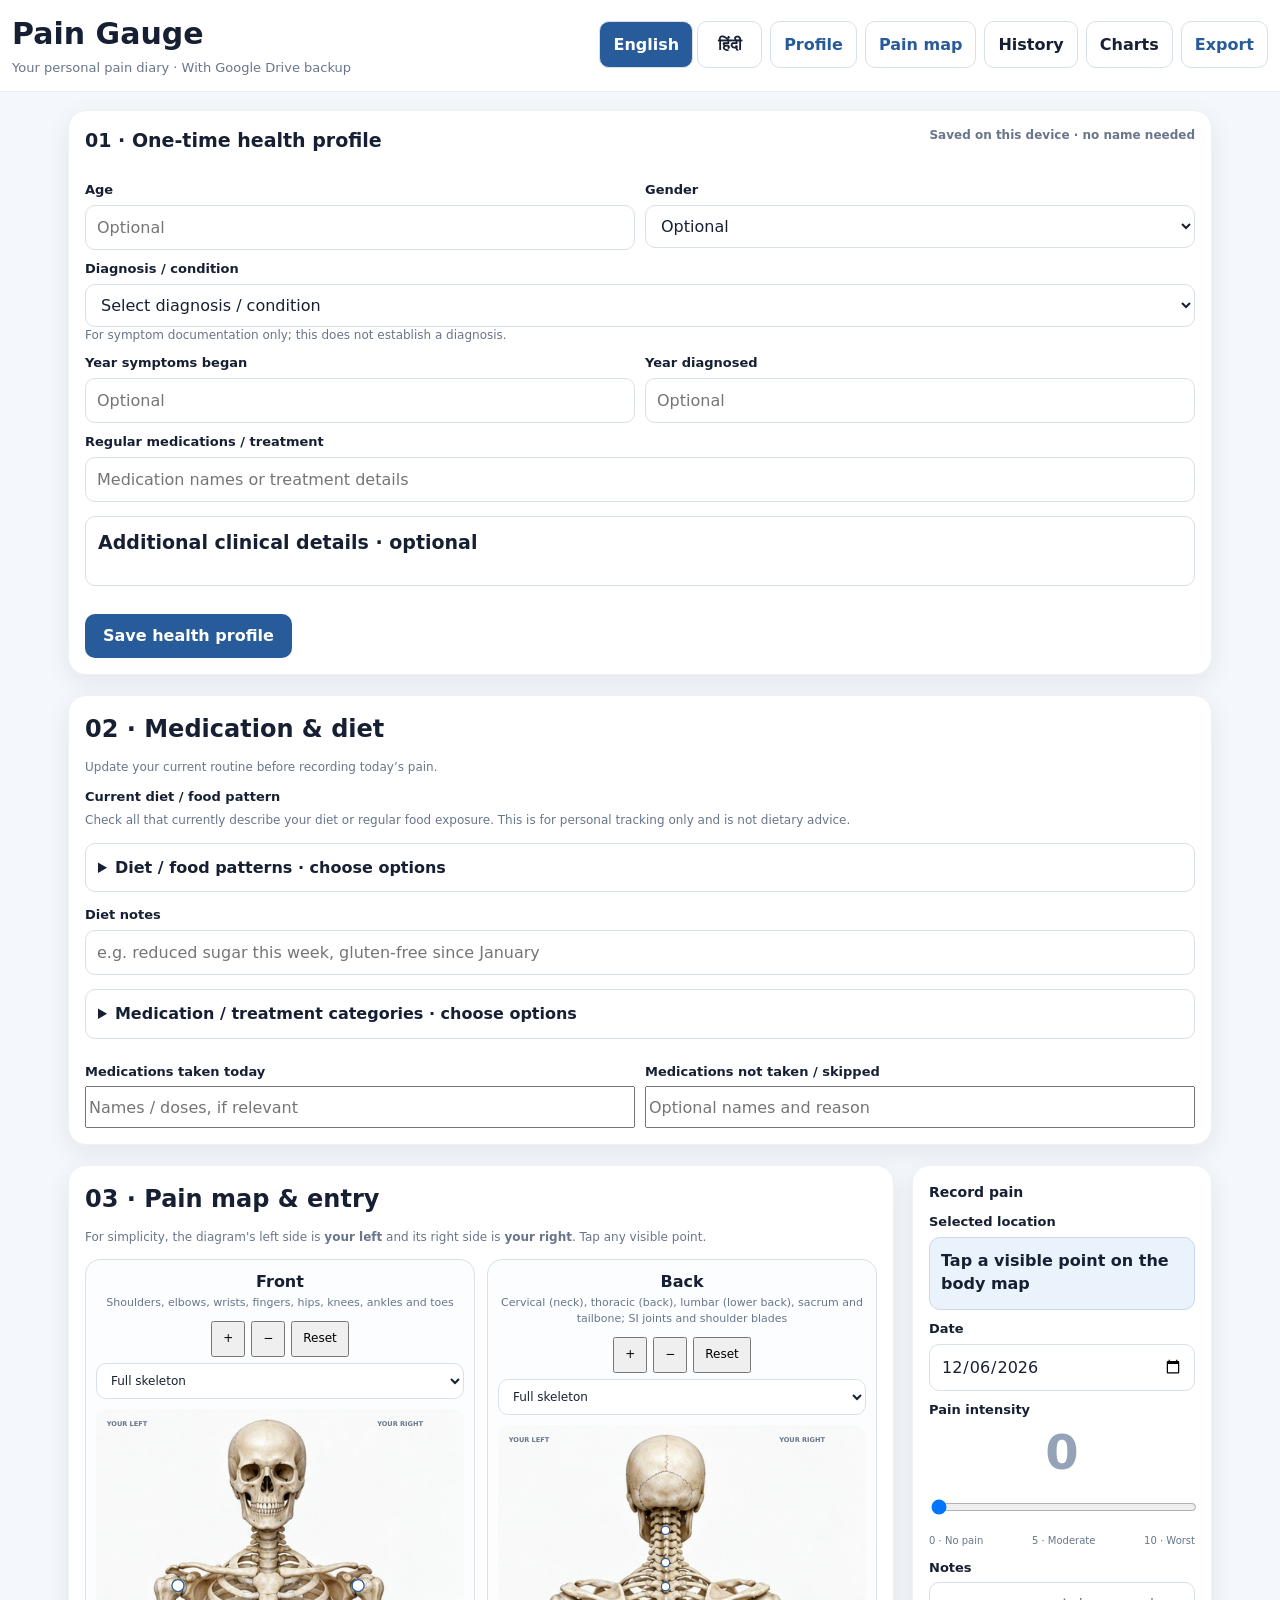
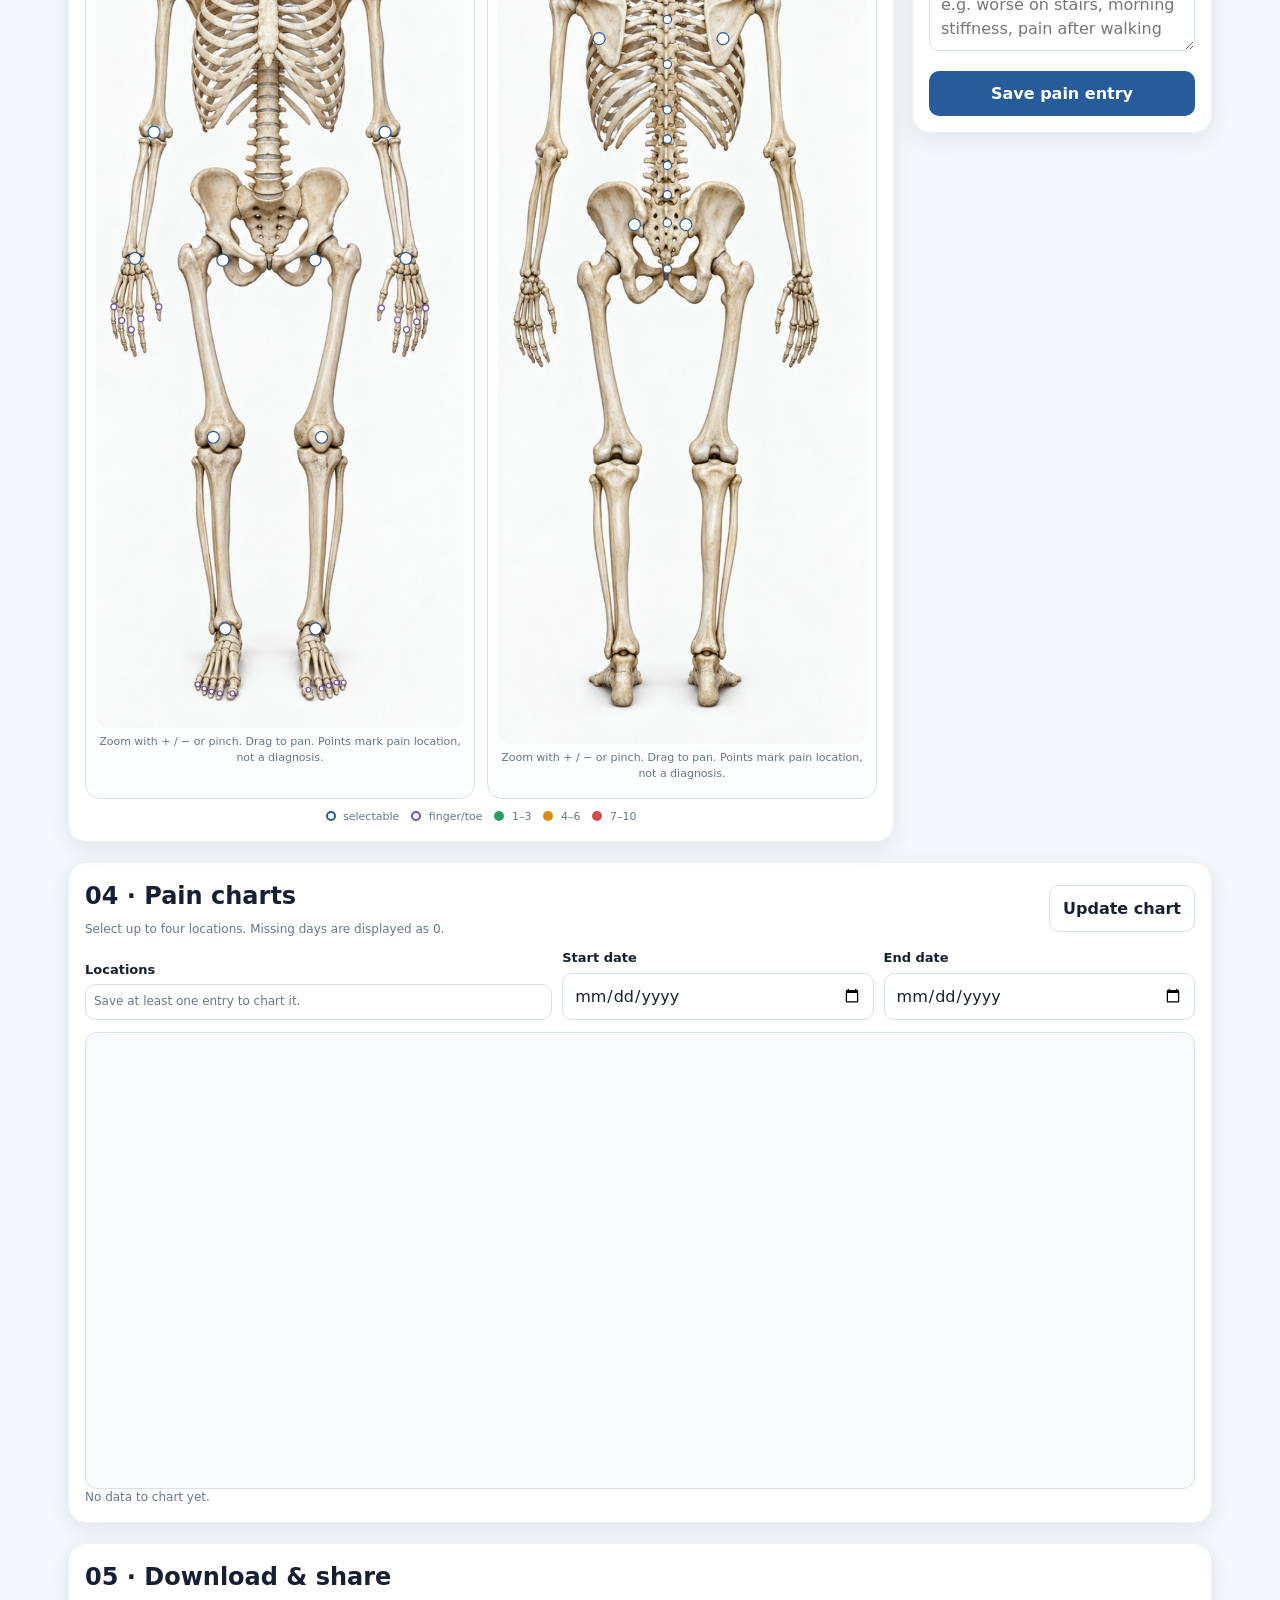
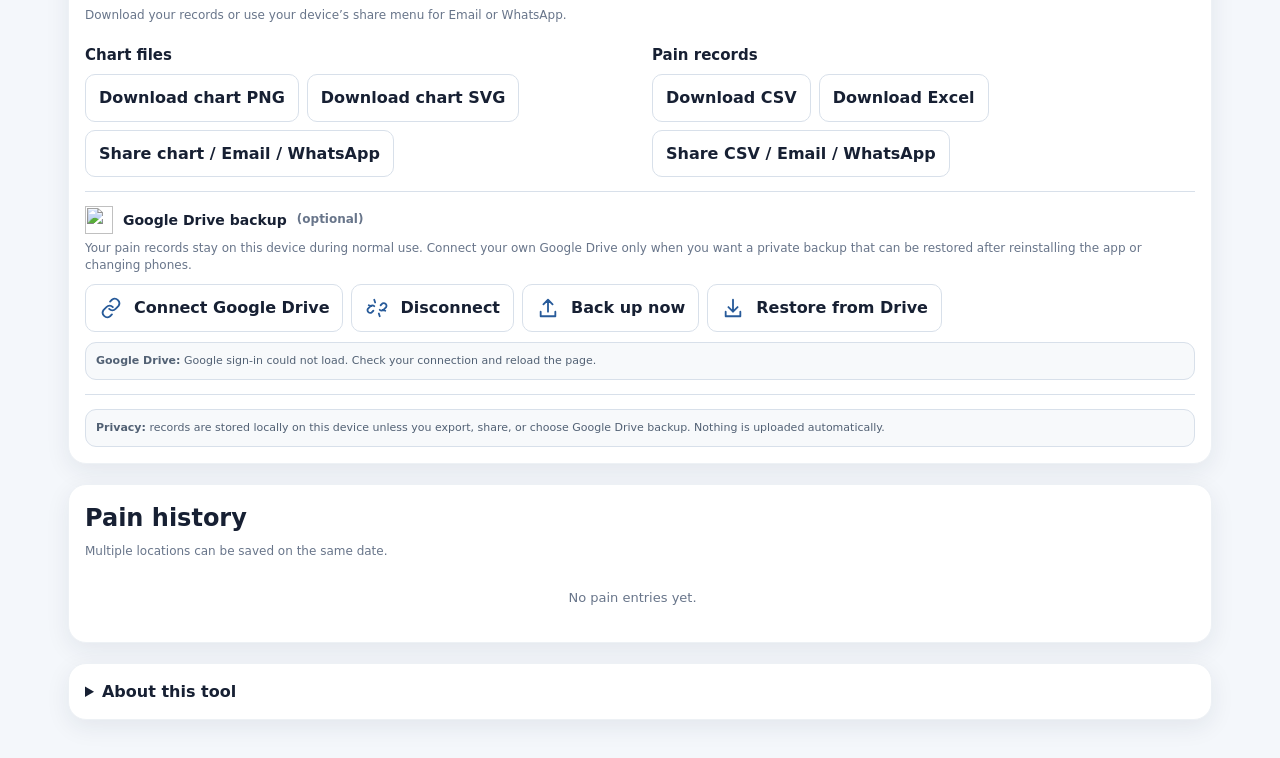
==== index.html @ 0819a842 "Improve pain chart interactions and bound history display" ====
<!DOCTYPE html><html lang="en"><head>
<meta charset="UTF-8">
<meta name="viewport" content="width=device-width, initial-scale=1.0">
<title>Pain Gauge – Rheumatic &amp; Autoimmune Pain Diary</title>

<style>
:root{
  --bg:#f4f7fb;
  --card:#fff;
  --ink:#172033;
  --muted:#68758a;
  --line:#d8e0ea;
  --blue:#285b9a;
  --blue2:#eaf2fb;
  --purple:#7455a8;
  --green:#2f9e62;
  --orange:#d98b17;
  --red:#d94b4b;
  --zero:#94a3b8;
  --shadow:0 7px 24px rgba(20,35,60,.08);
}

*{
  box-sizing:border-box;
}

html{
  scroll-behavior:smooth;
}

body{
  margin:0;
  font-family:Inter,system-ui,-apple-system,"Segoe UI",Arial,sans-serif;
  background:var(--bg);
  color:var(--ink);
  line-height:1.45;
}

button,
input,
select,
textarea{
  font:inherit;
}

button{
  cursor:pointer;
}

header{
  position:sticky;
  top:0;
  z-index:20;
  background:#fff;
  border-bottom:1px solid #e7ecf2;
  padding:14px 18px;
}

.head{
  max-width:1380px;
  margin:auto;
  display:flex;
  justify-content:space-between;
  align-items:center;
  gap:12px;
  flex-wrap:wrap;
}

.brand h1{
  margin:0;
  font-size:clamp(22px,3vw,30px);
}

.brand p{
  margin:3px 0 0;
  color:var(--muted);
  font-size:13px;
}

.actions{
  display:flex;
  gap:8px;
  flex-wrap:wrap;
}

.wrap{
  max-width:1380px;
  margin:auto;
  padding:18px;
}

.layout{
  display:grid;
  grid-template-columns:minmax(0,1.25fr) minmax(330px,.75fr);
  gap:18px;
  align-items:start;
}

.card{
  background:var(--card);
  border:1px solid #edf1f5;
  border-radius:18px;
  padding:16px;
  box-shadow:var(--shadow);
}

.card h2{
  margin:0 0 8px;
}

.small{
  font-size:11px;
  color:var(--muted);
}

.body-grid{
  display:grid;
  grid-template-columns:1fr 1fr;
  gap:14px;
}

.figure{
  border:1px solid var(--line);
  border-radius:15px;
  background:#fbfdff;
  padding:10px;
}

.figure-title{
  text-align:center;
  font-weight:800;
}

.figure-note{
  text-align:center;
  color:var(--muted);
  font-size:11px;
  margin:2px 0 6px;
}

.body-svg{
  width:100%;
  height:auto;
  display:block;
  max-height:680px;
}

.body-line{
  stroke:#8190a3;
  stroke-width:7;
  stroke-linecap:round;
  fill:none;
}

.body-thin{
  stroke:#a8b4c3;
  stroke-width:4;
  stroke-linecap:round;
  stroke-linejoin:round;
  fill:none;
}

.body-shape{
  fill:#f7f9fc;
  stroke:#8d9aaa;
  stroke-width:3;
}

.scapula{
  fill:#eef3f8;
  stroke:#a0adbc;
  stroke-width:3;
}

.side-label{
  fill:#65758a;
  font-size:11px;
  font-weight:800;
}

.point{
  outline:none;
}

.hit{
  fill:transparent;
  stroke:transparent;
  pointer-events:all;
  cursor:pointer;
}

.dot{
  fill:#fff;
  stroke:var(--blue);
  stroke-width:4;
  pointer-events:none;
  transition:.15s;
}

.digit .dot{
  stroke:var(--purple);
}

.leader{
  stroke:#7b8796;
  stroke-width:2;
  pointer-events:none;
}

.point:hover .dot,
.point:focus .dot{
  fill:var(--blue2);
  stroke-width:5;
}

.point.selected .dot{
  fill:#ffd4d4;
  stroke:#8f2525;
  stroke-width:5;
}

.point.p0 .dot{
  fill:#fff;
  stroke:var(--zero);
}

.point.p1 .dot{
  fill:#dff5e8;
  stroke:var(--green);
}

.point.p2 .dot{
  fill:#fff0d1;
  stroke:var(--orange);
}

.point.p3 .dot{
  fill:#ffe1e1;
  stroke:var(--red);
}

.legend{
  display:flex;
  gap:12px;
  flex-wrap:wrap;
  justify-content:center;
  margin-top:10px;
  font-size:11px;
  color:var(--muted);
}

.ld{
  display:inline-block;
  width:10px;
  height:10px;
  border-radius:50%;
  margin-right:4px;
  vertical-align:-1px;
}

.section{
  border-top:1px solid var(--line);
  margin-top:14px;
  padding-top:14px;
}

.section:first-child{
  border-top:0;
  margin-top:0;
  padding-top:0;
}

.section-title{
  font-size:14px;
  font-weight:850;
  margin-bottom:6px;
}

label{
  display:block;
  font-size:13px;
  font-weight:750;
  margin:10px 0 5px;
}

input[type=date],
input[type=number],
input[type=text],
select,
textarea{
  width:100%;
  min-height:44px;
  padding:10px 11px;
  border:1px solid var(--line);
  border-radius:10px;
  background:#fff;
  color:var(--ink);
}

textarea{
  min-height:86px;
  resize:vertical;
}

.two{
  display:grid;
  grid-template-columns:1fr 1fr;
  gap:10px;
}

.selected{
  background:var(--blue2);
  border:1px solid #c9d9ec;
  border-radius:11px;
  padding:11px;
  font-weight:800;
  min-height:50px;
}

.selected-meta{
  font-size:11px;
  color:var(--muted);
  font-weight:500;
  margin-top:3px;
}

.score{
  text-align:center;
  font-size:48px;
  font-weight:900;
  line-height:1;
  margin:8px 0;
  color:var(--zero);
}

input[type=range]{
  width:100%;
}

.range-labels{
  display:flex;
  justify-content:space-between;
  font-size:10px;
  color:var(--muted);
}

.primary,
.secondary,
.tool{
  border:0;
  border-radius:10px;
  padding:11px 13px;
  font-weight:800;
  min-height:44px;
}

.primary{
  width:100%;
  margin-top:14px;
  background:var(--blue);
  color:#fff;
}

.secondary{
  width:100%;
  margin-top:8px;
  background:#e8edf3;
  color:#334155;
}

.tool{
  background:#fff;
  border:1px solid var(--line);
  color:var(--ink);
}

.check-grid{
  display:grid;
  grid-template-columns:1fr 1fr;
  gap:7px 10px;
  margin-top:7px;
}

.check{
  display:flex;
  align-items:center;
  gap:7px;
  font-size:12px;
  font-weight:500;
  margin:0;
}

.check input{
  width:16px;
  height:16px;
}

.privacy{
  background:#f7f9fb;
  border:1px solid var(--line);
  border-radius:11px;
  padding:10px;
  font-size:11px;
  color:#526174;
}

.section-head{
  display:flex;
  justify-content:space-between;
  align-items:center;
  gap:10px;
  flex-wrap:wrap;
}

.history{
  display:grid;
  gap:9px;
  margin-top:10px;
}

.entry{
  border:1px solid var(--line);
  border-left:5px solid var(--blue);
  border-radius:12px;
  padding:12px;
  display:grid;
  grid-template-columns:1fr auto;
  gap:10px;
  background:#fff;
}

.entry h4{
  margin:0 0 3px;
}

.meta{
  font-size:11px;
  color:var(--muted);
}

.note{
  font-size:12px;
  margin-top:5px;
}

.entry-actions{
  display:flex;
  gap:7px;
  margin-top:7px;
}

.entry-actions button{
  border:0;
  background:transparent;
  color:var(--blue);
  font-weight:800;
  padding:2px 4px;
}

.entry-actions .delete{
  color:#b23434;
}

.badge{
  font-size:19px;
  font-weight:900;
}

.empty{
  text-align:center;
  padding:18px;
  color:var(--muted);
  font-size:13px;
}

.chart-controls{
  display:grid;
  grid-template-columns:1.2fr .8fr .8fr;
  gap:10px;
  align-items:end;
}

.loc-list{
  border:1px solid var(--line);
  border-radius:10px;
  padding:8px;
  max-height:150px;
  overflow:auto;
  background:#fff;
}

.loc-list label{
  margin:0 0 5px;
  font-size:12px;
  font-weight:600;
  display:flex;
  align-items:center;
  gap:6px;
}

.chart-box{
  margin-top:12px;
  border:1px solid var(--line);
  border-radius:12px;
  background:#fff;
  padding:8px;
  overflow:hidden;
}

#chart{
  width:100%;
  height:auto;
  display:block;
}

.about{
  margin-top:18px;
}

.about summary{
  font-weight:850;
  cursor:pointer;
}

.about div{
  margin-top:9px;
  color:#4b5a6e;
  font-size:13px;
}

footer{
  max-width:1380px;
  margin:0 auto 28px;
  padding:0 18px;
  color:var(--muted);
  font-size:11px;
}

@media(max-width:980px){
  .layout{
    grid-template-columns:1fr;
  }
}

@media(max-width:700px){
  .wrap{
    padding:10px;
  }

  .body-grid,
  .two,
  .check-grid,
  .chart-controls{
    grid-template-columns:1fr;
  }

  .card{
    padding:12px;
    border-radius:14px;
  }

  header{
    padding:12px;
  }
}

/* Skeleton map controls only */
.figure {overflow:hidden;}
.body-svg {max-height:none;aspect-ratio:615 / 1536;touch-action:none;user-select:none;background:#fff;border-radius:12px;}
.skeleton-controls {display:flex;flex-wrap:wrap;gap:6px;justify-content:center;margin:10px 0;}
.skeleton-controls button,.skeleton-controls select {padding:7px 10px;font-size:12px;min-height:36px;}
.body-svg .dot {stroke-width:2;}
.body-svg .point:focus .dot {stroke:#111;stroke-width:4;}
.skeleton-help {font-size:11px;color:var(--muted);text-align:center;margin:6px 0;}

#driveConnectBtn{background-image:url("data:image/svg+xml,%3Csvg%20xmlns%3D%22http%3A%2F%2Fwww.w3.org%2F2000%2Fsvg%22%20viewBox%3D%220%200%2024%2024%22%20fill%3D%22none%22%20stroke%3D%22%23285b9a%22%20stroke-width%3D%222%22%20stroke-linecap%3D%22round%22%20stroke-linejoin%3D%22round%22%3E%3Cpath%20d%3D%22M10%2013a5%205%200%200%200%207%200l3-3a5%205%200%200%200-7-7l-2%202%22%2F%3E%3Cpath%20d%3D%22M14%2011a5%205%200%200%200-7%200l-3%203a5%205%200%200%200%207%207l2-2%22%2F%3E%3C%2Fsvg%3E");background-repeat:no-repeat;background-position:14px center;background-size:22px 22px;padding-left:48px;}
#driveBackupBtn{background-image:url("data:image/svg+xml,%3Csvg%20xmlns%3D%22http%3A%2F%2Fwww.w3.org%2F2000%2Fsvg%22%20viewBox%3D%220%200%2024%2024%22%20fill%3D%22none%22%20stroke%3D%22%23285b9a%22%20stroke-width%3D%222%22%20stroke-linecap%3D%22round%22%20stroke-linejoin%3D%22round%22%3E%3Cpath%20d%3D%22M12%2016V3m-5%205%205-5%205%205M4%2016v5h16v-5%22%2F%3E%3C%2Fsvg%3E");background-repeat:no-repeat;background-position:14px center;background-size:22px 22px;padding-left:48px;}
#driveRestoreBtn{background-image:url("data:image/svg+xml,%3Csvg%20xmlns%3D%22http%3A%2F%2Fwww.w3.org%2F2000%2Fsvg%22%20viewBox%3D%220%200%2024%2024%22%20fill%3D%22none%22%20stroke%3D%22%23285b9a%22%20stroke-width%3D%222%22%20stroke-linecap%3D%22round%22%20stroke-linejoin%3D%22round%22%3E%3Cpath%20d%3D%22M12%203v13m-5-5%205%205%205-5M4%2016v5h16v-5%22%2F%3E%3C%2Fsvg%3E");background-repeat:no-repeat;background-position:14px center;background-size:22px 22px;padding-left:48px;}
#driveDisconnectBtn{padding-left:48px;background-image:url("data:image/svg+xml,%3Csvg%20xmlns%3D%22http%3A%2F%2Fwww.w3.org%2F2000%2Fsvg%22%20viewBox%3D%220%200%2024%2024%22%20fill%3D%22none%22%20stroke%3D%22%23285b9a%22%20stroke-width%3D%222%22%20stroke-linecap%3D%22round%22%20stroke-linejoin%3D%22round%22%3E%3Cpath%20d%3D%22M8%2015l-2%202a3%203%200%2001-4-4l3-3a3%203%200%20014%200M16%209l2-2a3%203%200%20014%204l-3%203a3%203%200%2001-4%200M9%203l1%203M3%209l3%201M15%2021l-1-3M21%2015l-3-1%22%2F%3E%3C%2Fsvg%3E");background-repeat:no-repeat;background-position:14px center;background-size:22px 22px}
#driveDisconnectBtn[hidden]{display:none}

/* Chart and history presentation only. */
.chart-box{overflow-x:auto;overscroll-behavior-x:contain;background:#f8fafc;padding:10px}
#chart{max-width:none}
#chart [role="button"]{cursor:pointer;outline:none}
#chart [role="button"]:focus{stroke:#172033;stroke-width:3}
#history{overflow-y:auto;overscroll-behavior-y:contain;scrollbar-gutter:stable;align-content:start}
#history .entry{min-width:0;overflow-wrap:anywhere}
#chartEntryDialog{border:1px solid #d8e0ea;border-radius:18px;padding:20px;width:min(440px,calc(100% - 28px));max-height:80vh;overflow:auto;color:#172033;box-shadow:0 20px 70px #17203333}
#chartEntryDialog::backdrop{background:#17203366}
#chartEntryDialog article{padding:14px 0;border-top:1px solid #d8e0ea}
#chartEntryDialog p{overflow-wrap:anywhere;margin:8px 0}
#chartEntryDialog button{min-height:44px}

</style>
<style>.wrap{max-width:1180px}.wrap>section,.wrap>details{margin-bottom:20px}.profile-card summary{display:flex;justify-content:space-between;gap:12px;flex-wrap:wrap;font-size:19px;font-weight:750;cursor:pointer}.profile-card[open] summary{margin-bottom:16px}.profile-card .section{margin:0;padding:0;border:0}.profile-card .primary{width:auto;padding:10px 18px}.layout{grid-template-columns:minmax(0,1fr) 300px;margin-bottom:20px}.pain-entry{position:sticky;top:115px}.step-link{text-decoration:none;color:var(--blue);display:inline-block}.body-grid{gap:12px}.body-svg{max-height:none}.export-groups{display:grid;grid-template-columns:1fr 1fr;gap:24px}.export-groups h3{font-size:15px;margin:8px 0}.check-grid{grid-template-columns:repeat(3,minmax(0,1fr))}.small{font-size:12px}input,select,textarea{min-height:42px}.section-head{gap:12px}section,details{scroll-margin-top:120px}.about a{color:var(--blue)}#profileSaved{align-self:center}@media(max-width:850px){.layout{grid-template-columns:1fr}.pain-entry{position:static}.check-grid{grid-template-columns:repeat(2,minmax(0,1fr))}.export-groups{grid-template-columns:1fr}}@media(max-width:500px){.body-grid{grid-template-columns:1fr 1fr}.figure{padding:4px}.figure-note{min-height:34px}.skeleton-controls{gap:4px}.skeleton-controls select{width:100%;min-width:0}.two{grid-template-columns:1fr}.check-grid{grid-template-columns:1fr}.head{gap:8px}.brand p{font-size:11px}.actions{gap:6px}}</style><style>.routine-options{margin:14px 0;border:1px solid var(--line);border-radius:10px;padding:12px}.routine-options>summary{cursor:pointer;font-weight:650}.routine-options[open]>summary{margin-bottom:12px}</style><style>
/* Responsive desktop and app WebView sizing */
html,body{width:100%;min-width:0} .wrap,.layout,.card,.figure,.two>div,.chart-controls>div{min-width:0}
input,select,textarea{max-width:100%;width:100%}input[type=checkbox]{width:auto;flex-shrink:0}
.actions>*{max-width:100%;white-space:normal}.brand p,.small,.check,.privacy,.selected-meta{overflow-wrap:anywhere}
header{padding-top:max(12px,env(safe-area-inset-top));padding-left:max(12px,env(safe-area-inset-left));padding-right:max(12px,env(safe-area-inset-right))}
footer{padding-bottom:max(18px,env(safe-area-inset-bottom))}
@media(max-width:600px){input,select,textarea{font-size:16px}.tool,.primary,.secondary,.skeleton-controls button,.skeleton-controls select{min-height:44px}.body-grid{grid-template-columns:1fr}.figure{padding:10px}.figure-note{min-height:0}.head .actions{width:100%}.head .actions>*{flex:1 1 auto;text-align:center}.chart-controls{grid-template-columns:1fr}.chart-box{padding:4px}header{position:relative}section,details{scroll-margin-top:12px}.wrap{padding:10px}.profile-card summary{font-size:17px}.section-head{flex-wrap:wrap}}
@media(prefers-reduced-motion:reduce){html{scroll-behavior:auto}}
</style><style>#languageSwitch{display:flex;gap:4px}#languageSwitch button[aria-pressed="true"]{background:var(--blue);color:#fff}#languageSwitch button{min-width:65px}.head{align-items:center}html[lang="hi"] .side-label{font-size:15px}html[lang="hi"] .skeleton-controls select{font-size:12px}@media(max-width:600px){#languageSwitch{width:100%;justify-content:flex-end}#languageSwitch button{flex:0 0 auto}}</style></head>

<body>

<header>
<div class="head">

<div class="brand">
<h1>Pain Gauge</h1>
<p>Your personal pain diary · With Google Drive backup</p>
</div>

<div class="actions">
<div id="languageSwitch" role="group" aria-label="Language"><button type="button" id="langEnglish" class="tool" aria-pressed="true">English</button><button type="button" id="langHindi" class="tool" aria-pressed="false">हिंदी</button></div><a class="tool step-link" href="#profileSection">Profile</a><a class="tool step-link" href="#painMapSection">Pain map</a>
<button class="tool" id="goHistory">History</button>
<button class="tool" id="goCharts">Charts</button>
<a class="tool step-link" href="#exportSection">Export</a></div>

</div>
</header>

<main class="wrap">

<details class="card profile-card" id="profileSection" open=""><summary><span>01 · One-time health profile</span><span class="small">Saved on this device · no name needed</span></summary><div class="section">



<div class="two">

<div>
<label for="age">Age</label>
<input id="age" type="number" min="0" max="120" placeholder="Optional">
</div>

<div>
<label for="gender">Gender</label>

<select id="gender">
<option value="">Optional</option>
<option>Female</option>
<option>Male</option>
</select>

</div>

</div>


<label for="diagnosis">
Diagnosis / condition
</label>

<select id="diagnosis">

<option value="">
Select diagnosis / condition
</option>

<optgroup label="Spondyloarthritis">

<option>
Axial spondyloarthritis (axSpA)
</option>

<option>
Non-radiographic axial spondyloarthritis (nr-axSpA)
</option>

<option>
Ankylosing spondylitis / radiographic axial SpA
</option>

<option>
Peripheral spondyloarthritis
</option>

<option>
Undifferentiated / unclassified spondyloarthritis
</option>

<option>
Psoriatic arthritis
</option>

<option>
Reactive arthritis
</option>

<option>
Enteropathic / IBD-associated arthritis
</option>

</optgroup>


<optgroup label="Rheumatoid / inflammatory arthritis">

<option>
Rheumatoid arthritis
</option>

<option>
Seronegative rheumatoid arthritis
</option>

<option>
Palindromic rheumatism
</option>

<option>
Juvenile idiopathic arthritis
</option>

<option>
Adult-onset Still's disease
</option>

</optgroup>


<optgroup label="Degenerative">

<option>
Osteoarthritis
</option>

<option>
Post-traumatic arthritis
</option>

<option>
Patellofemoral osteoarthritis / chondromalacia
</option>

<option>
Other degenerative arthritis
</option>

</optgroup>


<optgroup label="Crystal arthritis">

<option>
Gout
</option>

<option>
CPPD / pseudogout
</option>

</optgroup>


<optgroup label="Connective-tissue / autoimmune">

<option>
Systemic lupus erythematosus
</option>

<option>
Sjögren syndrome
</option>

<option>
Systemic sclerosis / scleroderma
</option>

<option>
Mixed connective tissue disease
</option>

<option>
Undifferentiated connective tissue disease
</option>

<option>
Antiphospholipid syndrome
</option>

<option>
Overlap connective tissue disease
</option>

</optgroup>


<optgroup label="Inflammatory myopathy">

<option>
Dermatomyositis
</option>

<option>
Polymyositis
</option>

<option>
Immune-mediated necrotizing myopathy
</option>

<option>
Antisynthetase syndrome
</option>

</optgroup>


<optgroup label="Other rheumatic / autoimmune">

<option>
Polymyalgia rheumatica
</option>

<option>
Behçet disease
</option>

<option>
Vasculitis
</option>

<option>
Sarcoidosis
</option>

<option>
Relapsing polychondritis
</option>

<option>
Other autoimmune disorder
</option>

<option>
Other inflammatory arthritis
</option>

<option>
Under investigation / no confirmed diagnosis
</option>

<option>
Other / specify manually
</option>

</optgroup>

</select>


<div class="small">
For symptom documentation only; this does not establish a diagnosis.
</div>










<div class="two">

<div>

<label for="symptomYear">
Year symptoms began
</label>

<input id="symptomYear" type="number" min="1900" placeholder="Optional">

</div>


<div>

<label for="diagnosisYear">
Year diagnosed
</label>

<input id="diagnosisYear" type="number" min="1900" placeholder="Optional">

</div>

</div>







<label for="medText">Regular medications / treatment</label><input id="medText" type="text" placeholder="Medication names or treatment details"><details class="routine-options"><summary>Additional clinical details · optional</summary><label for="otherDiagnosis">
Other / specify manually
</label><input id="otherDiagnosis" type="text" placeholder="Optional"><div class="two">

<div>

<label for="diagnosisStatus">
Diagnosis status
</label>

<select id="diagnosisStatus">

<option value="">Optional</option>

<option>
Confirmed
</option>

<option>
Provisional
</option>

<option>
Under evaluation
</option>

<option>
Self-reported
</option>

</select>

</div>


<div>

<label for="duration">
Disease duration
</label>

<select id="duration">

<option value="">Optional</option>

<option>
Less than 6 months
</option>

<option>
6–12 months
</option>

<option>
1–2 years
</option>

<option>
2–5 years
</option>

<option>
5–10 years
</option>

<option>
More than 10 years
</option>

<option>
Unknown
</option>

</select>

</div>

</div><label for="diseaseNotes">
Disease notes
</label><textarea id="diseaseNotes" placeholder="Optional"></textarea></details></div><div class="actions"><button type="button" id="saveProfileBtn" class="primary">Save health profile</button><span id="profileSaved" class="small" role="status"></span></div></details><section class="card" id="dailySection"><h2>02 · Medication &amp; diet</h2><p class="small">Update your current routine before recording today’s pain.</p><label>
Current diet / food pattern
</label>

<div class="small">
Check all that currently describe your diet or regular food exposure.
This is for personal tracking only and is not dietary advice.
</div>


<details class="routine-options"><summary>Diet / food patterns · choose options</summary><div class="check-grid" id="dietPatterns">

<label class="check">
<input type="checkbox" value="Gluten-containing foods">
Gluten-containing foods
</label>

<label class="check">
<input type="checkbox" value="Gluten-free">
Gluten-free
</label>

<label class="check">
<input type="checkbox" value="Refined sugar">
Refined sugar
</label>

<label class="check">
<input type="checkbox" value="Low / no refined sugar">
Low / no refined sugar
</label>

<label class="check">
<input type="checkbox" value="Refined carbohydrates">
Refined carbohydrates
</label>

<label class="check">
<input type="checkbox" value="Whole-grain focused">
Whole-grain focused
</label>

<label class="check">
<input type="checkbox" value="Vegetarian">
Vegetarian
</label>

<label class="check">
<input type="checkbox" value="Vegan">
Vegan
</label>

<label class="check">
<input type="checkbox" value="Omnivorous / mixed diet">
Omnivorous / mixed diet
</label>

<label class="check">
<input type="checkbox" value="Dairy-containing">
Dairy-containing
</label>

<label class="check">
<input type="checkbox" value="Dairy-free">
Dairy-free
</label>

<label class="check">
<input type="checkbox" value="High-protein">
High-protein
</label>

<label class="check">
<input type="checkbox" value="Low-carbohydrate">
Low-carbohydrate
</label>

<label class="check">
<input type="checkbox" value="Mediterranean-style">
Mediterranean-style
</label>

<label class="check">
<input type="checkbox" value="Ultra-processed foods frequently">
Ultra-processed foods frequently
</label>

<label class="check">
<input type="checkbox" value="Intermittent fasting">
Intermittent fasting
</label>

<label class="check">
<input type="checkbox" value="Other">
Other
</label>

</div></details>


<label for="dietNotes">
Diet notes
</label>

<input id="dietNotes" type="text" placeholder="e.g. reduced sugar this week, gluten-free since January">





<details class="routine-options"><summary>Medication / treatment categories · choose options</summary><div class="check-grid" id="medCats">

<label class="check">
<input type="checkbox" value="NSAID">
NSAID
</label>

<label class="check">
<input type="checkbox" value="Corticosteroid">
Corticosteroid
</label>

<label class="check">
<input type="checkbox" value="Conventional DMARD">
Conventional DMARD
</label>

<label class="check">
<input type="checkbox" value="Biologic DMARD">
Biologic DMARD
</label>

<label class="check">
<input type="checkbox" value="JAK inhibitor">
JAK inhibitor
</label>

<label class="check">
<input type="checkbox" value="Pain medication">
Pain medication
</label>

<label class="check">
<input type="checkbox" value="Physiotherapy">
Physiotherapy
</label>

<label class="check">
<input type="checkbox" value="Exercise / rehabilitation">
Exercise / rehabilitation
</label>

<label class="check">
<input type="checkbox" value="Injection therapy">
Injection therapy
</label>

<label class="check">
<input type="checkbox" value="Other">
Other
</label>

</div></details>






<div class="two"><div><label for="medTaken">Medications taken today</label><input id="medTaken" placeholder="Names / doses, if relevant"></div><div><label for="medSkipped">Medications not taken / skipped</label><input id="medSkipped" placeholder="Optional names and reason"></div></div></section><div class="layout">

<section class="card" id="painMapSection">

<h2>03 · Pain map &amp; entry</h2>

<p class="small">
For simplicity, the diagram's left side is <b>your left</b>
and its right side is <b>your right</b>.
Tap any visible point.
</p>

<div class="body-grid">

<div class="figure">

<div class="figure-title">Front</div>

<div class="figure-note">
Shoulders, elbows, wrists, fingers, hips, knees, ankles and toes
</div>

<svg id="frontSvg" class="body-svg" viewBox="0 0 615 1536" aria-label="Front skeleton pain map"><image href="[data-uri]" x="0" y="0" width="615" height="1536" preserveAspectRatio="none"></image><text x="18" y="28" class="side-label">YOUR LEFT</text><text x="470" y="28" class="side-label">YOUR RIGHT</text></svg>

</div>


<div class="figure">

<div class="figure-title">Back</div>

<div class="figure-note">
Cervical (neck), thoracic (back), lumbar (lower back), sacrum and tailbone; SI joints and shoulder blades
</div>

<svg id="backSvg" class="body-svg" viewBox="0 0 615 1536" aria-label="Back skeleton pain map"><image href="[data-uri]" x="0" y="0" width="615" height="1536" preserveAspectRatio="none"></image><text x="18" y="28" class="side-label">YOUR LEFT</text><text x="470" y="28" class="side-label">YOUR RIGHT</text></svg>

</div>

</div>


<div class="legend">

<span>
<i class="ld" style="background:#fff;border:2px solid var(--blue)"></i>
selectable
</span>

<span>
<i class="ld" style="background:#fff;border:2px solid var(--purple)"></i>
finger/toe
</span>

<span>
<i class="ld" style="background:var(--green)"></i>
1–3
</span>

<span>
<i class="ld" style="background:var(--orange)"></i>
4–6
</span>

<span>
<i class="ld" style="background:var(--red)"></i>
7–10
</span>

</div>

</section>


<aside class="card pain-entry" id="formCard"><div class="section">

<div class="section-title">Record pain</div>


<label>
Selected location
</label>


<div class="selected" id="selectedBox">

Tap a visible point on the body map

<div class="selected-meta" id="selectedMeta"></div>

</div>


<label for="entryDate">
Date
</label>

<input id="entryDate" type="date">


<label for="painSlider">
Pain intensity
</label>


<div class="score" id="score">
0
</div>


<input id="painSlider" type="range" min="0" max="10" step="1" value="0">


<div class="range-labels">

<span>
0 · No pain
</span>

<span>
5 · Moderate
</span>

<span>
10 · Worst
</span>

</div>


<label for="painNotes">
Notes
</label>

<textarea id="painNotes" placeholder="e.g. worse on stairs, morning stiffness, pain after walking"></textarea>


<button class="primary" id="saveBtn">
Save pain entry
</button>


<button class="secondary" id="cancelBtn" hidden="">
Cancel edit
</button>

</div></aside>

</div>


<section class="card" id="chartSection" style="margin-top:18px">

<div class="section-head">

<div>

<h2>04 · Pain charts</h2>

<div class="small">
Select up to four locations. Missing days are displayed as 0.
</div>

</div>


<div class="actions">

<button class="tool" id="updateChart">
Update chart
</button>





</div>

</div>


<div class="chart-controls">

<div>

<label>
Locations
</label>

<div id="chartLocations" class="loc-list"></div>

</div>


<div>

<label for="chartStart">
Start date
</label>

<input id="chartStart" type="date">

</div>


<div>

<label for="chartEnd">
End date
</label>

<input id="chartEnd" type="date">

</div>

</div>


<div class="chart-box">

<svg id="chart" viewBox="0 0 900 360" aria-label="Pain trend chart"></svg>

</div>


<div id="chartMsg" class="small"></div>

</section><section class="card" id="exportSection"><h2>05 · Download &amp; share</h2><p class="small">Download your records or use your device’s share menu for Email or WhatsApp.</p><div class="export-groups"><div><h3>Chart files</h3><div class="actions" id="chartExportActions"><button class="tool" id="chartPngBtn">
Download chart PNG
</button><button class="tool" id="chartSvgBtn">
Download chart SVG
</button><button class="tool" id="chartShareBtn">Share chart / Email / WhatsApp</button></div></div><div><h3>Pain records</h3><div class="actions" id="dataExportActions"><button class="tool" id="csvBtn">
Download CSV
</button><button class="tool" id="xlsxBtn">
Download Excel
</button><button class="tool" id="shareBtn">Share CSV / Email / WhatsApp</button></div></div></div><div class="section" id="driveSection">

<div class="section-title" style="display:flex;align-items:center;gap:10px"><img src="https://www.gstatic.com/images/branding/productlogos/drive_2026/v2/web-64dp/logo_drive_2026_color_2x_web_64dp.png" width="28" height="28" alt="" aria-hidden="true" referrerpolicy="no-referrer" style="object-fit:contain;flex-shrink:0">Google Drive backup <span class="small">(optional)</span></div>

<div class="small">
Your pain records stay on this device during normal use. Connect your own Google Drive only when you want a private backup that can be restored after reinstalling the app or changing phones.
</div>

<div class="actions" style="margin-top:10px">
<button class="tool" id="driveConnectBtn">Connect Google Drive</button>
<button class="tool" id="driveDisconnectBtn" disabled>Disconnect</button>
<button class="tool" id="driveBackupBtn" disabled="">Back up now</button>
<button class="tool" id="driveRestoreBtn" disabled="">Restore from Drive</button>
</div>

<div class="privacy" id="driveStatus" style="margin-top:10px">
<b>Google Drive:</b> Not connected.
</div>

</div><div class="section">

<div class="privacy">

<b>Privacy:</b>

records are stored locally on this device unless you export, share, or choose Google Drive backup.

Nothing is uploaded automatically.

</div>

</div></section><section class="card" id="historySection" style="margin-top:18px">

<div class="section-head">

<div>

<h2>
Pain history
</h2>

<div class="small">
Multiple locations can be saved on the same date.
</div>

</div>


<div class="actions">







</div>

</div>


<div id="history" class="history"></div>

</section>





<details class="card about"><summary>About this tool</summary><div><p>Pain Gauge was created by <a id="creatorPortfolio" href="https://khanzainub.online/" target="_blank" rel="noopener noreferrer"><b>Zainab Khan</b></a>. Living with long-term pain and the exhaustion of repeatedly trying to describe it inspired her to build a clearer, practical way to record symptoms.</p><p>Pain Gauge is a pain diary for recording pain locations, intensity, medication and diet, and reviewing changes through charts. It supports public wellbeing; it does not diagnose conditions and is not a substitute for medical advice.</p><p>Use Pain Gauge in your web browser and bookmark this link. Your records stay in this browser, but clearing its data, reinstalling the browser or losing the device can remove them. For long-term storage, regularly back up to your own Google Drive and keep downloaded CSV copies.</p><p>If you need to reconnect to Google Drive, your saved backup remains there. On a new device or an empty browser, restore your existing backup before making a new one.</p><p>Your health records are not used for advertising, sale or AI training. They are not sent automatically to Zainab Khan; she can see them only if you choose to share them.</p><p>Please keep your own copies. Data retention is not guaranteed, and the creator does not accept responsibility for data loss.</p><p><a href="https://khanzainub.github.io/Pain-Gauge/privacy.html">Read the Privacy Policy</a></p></div></details>

</main>





<script>

/* =========================================================
   PAIN POINT DEFINITIONS
   ========================================================= */

const POINTS = [

{
id:'left_shoulder',
label:'Left shoulder',
region:'Shoulder',
side:'Left',
view:'Front',
x:120,
y:132
},

{
id:'right_shoulder',
label:'Right shoulder',
region:'Shoulder',
side:'Right',
view:'Front',
x:240,
y:132
},

{
id:'left_elbow',
label:'Left elbow',
region:'Elbow',
side:'Left',
view:'Front',
x:92,
y:235
},

{
id:'right_elbow',
label:'Right elbow',
region:'Elbow',
side:'Right',
view:'Front',
x:268,
y:235
},

{
id:'left_wrist',
label:'Left wrist',
region:'Wrist',
side:'Left',
view:'Front',
x:82,
y:338
},

{
id:'right_wrist',
label:'Right wrist',
region:'Wrist',
side:'Right',
view:'Front',
x:278,
y:338
},

{
id:'left_hip',
label:'Left hip joint',
region:'Hip',
side:'Left',
view:'Front',
x:145,
y:330
},

{
id:'right_hip',
label:'Right hip joint',
region:'Hip',
side:'Right',
view:'Front',
x:215,
y:330
},

{
id:'left_knee',
label:'Left knee',
region:'Knee',
side:'Left',
view:'Front',
x:140,
y:472
},

{
id:'right_knee',
label:'Right knee',
region:'Knee',
side:'Right',
view:'Front',
x:220,
y:472
},

{
id:'left_ankle',
label:'Left ankle',
region:'Ankle',
side:'Left',
view:'Front',
x:136,
y:612
},

{
id:'right_ankle',
label:'Right ankle',
region:'Ankle',
side:'Right',
view:'Front',
x:224,
y:612
},


/* LEFT HAND */

{
id:'left_thumb',
label:'Left thumb',
region:'Finger',
side:'Left',
view:'Front',
x:44,
y:360,
ax:74,
ay:349,
digit:1
},

{
id:'left_index',
label:'Left index finger',
region:'Finger',
side:'Left',
view:'Front',
x:43,
y:386,
ax:76,
ay:358,
digit:1
},

{
id:'left_middle',
label:'Left middle finger',
region:'Finger',
side:'Left',
view:'Front',
x:57,
y:405,
ax:79,
ay:365,
digit:1
},

{
id:'left_ring',
label:'Left ring finger',
region:'Finger',
side:'Left',
view:'Front',
x:75,
y:410,
ax:83,
ay:367,
digit:1
},

{
id:'left_little',
label:'Left little finger',
region:'Finger',
side:'Left',
view:'Front',
x:93,
y:400,
ax:87,
ay:363,
digit:1
},


/* RIGHT HAND */

{
id:'right_thumb',
label:'Right thumb',
region:'Finger',
side:'Right',
view:'Front',
x:316,
y:360,
ax:286,
ay:349,
digit:1
},

{
id:'right_index',
label:'Right index finger',
region:'Finger',
side:'Right',
view:'Front',
x:317,
y:386,
ax:284,
ay:358,
digit:1
},

{
id:'right_middle',
label:'Right middle finger',
region:'Finger',
side:'Right',
view:'Front',
x:303,
y:405,
ax:281,
ay:365,
digit:1
},

{
id:'right_ring',
label:'Right ring finger',
region:'Finger',
side:'Right',
view:'Front',
x:285,
y:410,
ax:277,
ay:367,
digit:1
},

{
id:'right_little',
label:'Right little finger',
region:'Finger',
side:'Right',
view:'Front',
x:267,
y:400,
ax:273,
ay:363,
digit:1
},


/* LEFT TOES */

{
id:'left_great_toe',
label:'Left great toe',
region:'Toe',
side:'Left',
view:'Front',
x:92,
y:660,
ax:122,
ay:640,
digit:1
},

{
id:'left_second_toe',
label:'Left second toe',
region:'Toe',
side:'Left',
view:'Front',
x:112,
y:672,
ax:128,
ay:642,
digit:1
},

{
id:'left_third_toe',
label:'Left third toe',
region:'Toe',
side:'Left',
view:'Front',
x:134,
y:677,
ax:135,
ay:644,
digit:1
},

{
id:'left_fourth_toe',
label:'Left fourth toe',
region:'Toe',
side:'Left',
view:'Front',
x:156,
y:672,
ax:142,
ay:642,
digit:1
},

{
id:'left_little_toe',
label:'Left little toe',
region:'Toe',
side:'Left',
view:'Front',
x:176,
y:660,
ax:149,
ay:640,
digit:1
},


/* RIGHT TOES */

{
id:'right_great_toe',
label:'Right great toe',
region:'Toe',
side:'Right',
view:'Front',
x:268,
y:660,
ax:238,
ay:640,
digit:1
},

{
id:'right_second_toe',
label:'Right second toe',
region:'Toe',
side:'Right',
view:'Front',
x:248,
y:672,
ax:232,
ay:642,
digit:1
},

{
id:'right_third_toe',
label:'Right third toe',
region:'Toe',
side:'Right',
view:'Front',
x:226,
y:677,
ax:225,
ay:644,
digit:1
},

{
id:'right_fourth_toe',
label:'Right fourth toe',
region:'Toe',
side:'Right',
view:'Front',
x:204,
y:672,
ax:218,
ay:642,
digit:1
},

{
id:'right_little_toe',
label:'Right little toe',
region:'Toe',
side:'Right',
view:'Front',
x:184,
y:660,
ax:211,
ay:640,
digit:1
},


/* SCAPULAE */

{
id:'left_scapula',
label:'Left scapular / shoulder-blade region',
region:'Scapula',
side:'Left',
view:'Back',
x:140,
y:185
},

{
id:'right_scapula',
label:'Right scapular / shoulder-blade region',
region:'Scapula',
side:'Right',
view:'Back',
x:220,
y:185
},


/* SPINE */

{
id:'spine_upper_cervical',
label:'Upper cervical spine',
region:'Spine',
side:'Midline',
view:'Back',
x:180,
y:106
},

{
id:'spine_lower_cervical',
label:'Lower cervical spine',
region:'Spine',
side:'Midline',
view:'Back',
x:180,
y:130
},

{
id:'spine_cervicothoracic',
label:'Cervicothoracic junction',
region:'Spine',
side:'Midline',
view:'Back',
x:180,
y:154
},

{
id:'spine_upper_thoracic',
label:'Upper thoracic spine',
region:'Spine',
side:'Midline',
view:'Back',
x:180,
y:183
},

{
id:'spine_mid_thoracic',
label:'Mid thoracic spine',
region:'Spine',
side:'Midline',
view:'Back',
x:180,
y:215
},

{
id:'spine_lower_thoracic',
label:'Lower thoracic spine',
region:'Spine',
side:'Midline',
view:'Back',
x:180,
y:247
},

{
id:'spine_thoracolumbar',
label:'Thoracolumbar junction',
region:'Spine',
side:'Midline',
view:'Back',
x:180,
y:278
},

{
id:'spine_upper_lumbar',
label:'Upper lumbar spine',
region:'Spine',
side:'Midline',
view:'Back',
x:180,
y:307
},

{
id:'spine_lower_lumbar',
label:'Lower lumbar spine',
region:'Spine',
side:'Midline',
view:'Back',
x:180,
y:334
},

{
id:'spine_lumbosacral',
label:'Lumbosacral / upper sacrum region',
region:'Spine',
side:'Midline',
view:'Back',
x:180,
y:360
},


{id:'spine_tailbone',label:'Tailbone (coccyx)',region:'Spine',side:'Midline',view:'Back',x:283,y:742},

/* SACROILIAC JOINTS */

{
id:'left_si_joint',
label:'Left sacroiliac joint',
region:'Sacroiliac joint',
side:'Left',
view:'Back',
x:156,
y:372
},

{
id:'right_si_joint',
label:'Right sacroiliac joint',
region:'Sacroiliac joint',
side:'Right',
view:'Back',
x:204,
y:372
}

];


/* =========================================================
   DRAW BODY-MAP POINTS
   ========================================================= */

const NS =
'http://www.w3.org/2000/svg';

const $ =
id =>
document.getElementById(id);

const frontSvg =
$('frontSvg');

const backSvg =
$('backSvg');


function svg(
name,
attrs={},
text=''
){

const element =
document.createElementNS(
NS,
name
);

Object.entries(
attrs
)
.forEach(
([key,value]) => {

element.setAttribute(
key,
value
);

}
);

if(
text
){

element.textContent =
text;

}

return element;

}



const SKELETON_COORDS = {"left_shoulder": [137, 295], "right_shoulder": [438, 295], "left_elbow": [97, 540], "right_elbow": [483, 540], "left_wrist": [65, 751], "right_wrist": [518, 751], "left_hip": [212, 754], "right_hip": [366, 754], "left_knee": [196, 1050], "right_knee": [377, 1050], "left_ankle": [216, 1370], "right_ankle": [367, 1370], "left_thumb": [105, 832], "right_thumb": [477, 834], "left_index": [75, 852], "right_index": [504, 854], "left_middle": [59, 870], "right_middle": [519, 870], "left_ring": [43, 855], "right_ring": [536, 857], "left_little": [30, 832], "right_little": [551, 834], "left_great_toe": [228, 1478], "right_great_toe": [355, 1472], "left_second_toe": [207, 1478], "right_second_toe": [377, 1470], "left_third_toe": [193, 1475], "right_third_toe": [389, 1465], "left_fourth_toe": [181, 1470], "right_fourth_toe": [402, 1460], "left_little_toe": [170, 1463], "right_little_toe": [414, 1460], "left_scapula": [169, 357], "right_scapula": [376, 357], "left_si_joint": [228, 668], "right_si_joint": [314, 668], "spine_upper_cervical": [280, 176], "spine_lower_cervical": [280, 230], "spine_cervicothoracic": [280, 270], "spine_upper_thoracic": [283, 325], "spine_mid_thoracic": [283, 400], "spine_lower_thoracic": [283, 476], "spine_thoracolumbar": [283, 525], "spine_upper_lumbar": [283, 569], "spine_lower_lumbar": [283, 618], "spine_lumbosacral": [283, 665], "spine_tailbone": [283, 742]};
POINTS.forEach(p => { const xy=SKELETON_COORDS[p.id]; if(xy){p.x=xy[0];p.y=xy[1];delete p.ax;delete p.ay;} });

function drawPoints(){

POINTS.forEach(
p => {

const root =
p.view === 'Front'
?
frontSvg
:
backSvg;


const group =
svg(
'g',
{
class:
'point' +
(
p.digit
?
' digit'
:
''
),

tabindex:'0',

role:'button',

'data-id':
p.id,

'aria-label':
p.label
}
);


if(
p.ax != null
){

group.appendChild(
svg(
'line',
{
class:'leader',
x1:p.ax,
y1:p.ay,
x2:p.x,
y2:p.y
}
)
);

}


group.appendChild(
svg(
'circle',
{
class:'hit',
cx:p.x,
cy:p.y,
r:p.region === 'Toe' ? 5 : (p.digit || p.region === 'Spine') ? 8 : 22
}
)
);


group.appendChild(
svg(
'circle',
{
class:'dot',
cx:p.x,
cy:p.y,
r:p.region === 'Toe' ? 4 : p.digit ? 5 : p.region === 'Spine' ? 7 : 10
}
)
);


group.appendChild(
svg(
'title',
{},
p.label
)
);


group.addEventListener(
'click',
() =>
selectPoint(
p.id
)
);


group.addEventListener(
'keydown',
event => {

if(
event.key === 'Enter'
||
event.key === ' '
){

event.preventDefault();

selectPoint(
p.id
);

}

}
);


root.appendChild(
group
);

}
);

}


drawPoints();

// ViewBox zoom keeps skeleton and pain markers aligned at every scale.
function setupSkeletonZoom(root){
 const toolbar=document.createElement('div');toolbar.className='skeleton-controls';
 toolbar.innerHTML='<button type="button" aria-label="Zoom in">+</button><button type="button" aria-label="Zoom out">−</button><button type="button">Reset</button><select aria-label="Focus skeleton region"><option value="full">Full skeleton</option><option value="leftHand">Left hand / fingers</option><option value="rightHand">Right hand / fingers</option><option value="pelvis">Hips / SI joints</option><option value="spine">Spine</option><option value="knees">Knees</option><option value="feet">Feet / toes</option></select>';
 root.before(toolbar);
 const hint=document.createElement('p');hint.className='skeleton-help';hint.textContent='Zoom with + / − or pinch. Drag to pan. Points mark pain location, not a diagnosis.';root.after(hint);
 let box=[0,0,615,1536];const pointers=new Map();let previous=null;
 const apply=()=>root.setAttribute('viewBox',box.join(' '));
 function zoom(f,cx=box[0]+box[2]/2,cy=box[1]+box[3]/2){const w=Math.max(70,Math.min(615,box[2]*f)),h=w*1536/615;const ratio=w/box[2];box=[cx-(cx-box[0])*ratio,cy-(cy-box[1])*ratio,w,h];apply();}
 toolbar.children[0].onclick=()=>zoom(.7);toolbar.children[1].onclick=()=>zoom(1/.7);toolbar.children[2].onclick=()=>{box=[0,0,615,1536];toolbar.children[3].value='full';apply();};
 toolbar.children[3].onchange=e=>{const front=root.id==='frontSvg';const presets={full:[0,0,615,1536],leftHand:[20,710,135,337],rightHand:[460,710,135,337],pelvis:[130,540,340,849],spine:[180,145,190,474],knees:[130,970,340,849],feet:[170,1330,300,749]};box=presets[e.target.value].slice();if(!front&&e.target.value==='leftHand')box=[0,710,135,337];if(!front&&e.target.value==='rightHand')box=[425,710,135,337];apply();};
 root.addEventListener('wheel',e=>{e.preventDefault();const r=root.getBoundingClientRect();zoom(e.deltaY>0?1.12:.88,box[0]+(e.clientX-r.left)/r.width*box[2],box[1]+(e.clientY-r.top)/r.height*box[3]);},{passive:false});
 root.addEventListener('pointerdown',e=>{if(e.target.closest('.point'))return;pointers.set(e.pointerId,[e.clientX,e.clientY]);root.setPointerCapture(e.pointerId);previous=null;});
 root.addEventListener('pointermove',e=>{if(!pointers.has(e.pointerId))return;const old=pointers.get(e.pointerId);pointers.set(e.pointerId,[e.clientX,e.clientY]);if(pointers.size===2){const a=[...pointers.values()];const d=Math.hypot(a[0][0]-a[1][0],a[0][1]-a[1][1]);if(previous)zoom(previous/d);previous=d;}else{const r=root.getBoundingClientRect();box[0]-=(e.clientX-old[0])/r.width*box[2];box[1]-=(e.clientY-old[1])/r.height*box[3];apply();}});
 for(const type of ['pointerup','pointercancel','lostpointercapture'])root.addEventListener(type,e=>{pointers.delete(e.pointerId);previous=null;});
}
setupSkeletonZoom(frontSvg);setupSkeletonZoom(backSvg);



/* =========================================================
   STORAGE
   ========================================================= */

const STORE =
'painTrackerEntriesV3';

const PROFILE =
'painTrackerProfileV3';

let selectedId =
null;

let editingId =
null;

let memory =
[];


function today(){

const d =
new Date();

return `${d.getFullYear()}-${String(d.getMonth()+1).padStart(2,'0')}-${String(d.getDate()).padStart(2,'0')}`;

}


$('entryDate').value =
today();

$('entryDate').max =
today();

$('symptomYear').max =
new Date().getFullYear();

$('diagnosisYear').max =
new Date().getFullYear();


function entries(){

try{

const raw =
localStorage.getItem(
STORE
);

return raw
?
JSON.parse(
raw
)
:
memory;

}
catch{

return memory;

}

}


function saveEntries(
array
){

memory =
array;

try{

localStorage.setItem(
STORE,
JSON.stringify(
array
)
);

}
catch{}

}


/* =========================================================
   PROFILE / DIET / MEDICATION
   ========================================================= */

function checkedValues(
selector
){

return [
...document.querySelectorAll(
selector +
' input:checked'
)
]
.map(
item =>
item.value
);

}


function setChecks(
selector,
values=[]
){

const selected =
new Set(
values
);

document
.querySelectorAll(
selector +
' input'
)
.forEach(
item => {

item.checked =
selected.has(
item.value
);

}
);

}


function getProfile(){

let age =
$('age').value.trim();

age =
age === ''
?
''
:
Math.max(
0,
Math.min(
120,
Number(
age
)
)
);


return{

patientAge:
age,

gender:
$('gender').value,

diagnosis:
$('diagnosis').value,

otherDiagnosis:
$('otherDiagnosis').value.trim(),

diagnosisStatus:
$('diagnosisStatus').value,

diseaseDuration:
$('duration').value,

symptomYear:
$('symptomYear').value.trim(),

diagnosisYear:
$('diagnosisYear').value.trim(),

diseaseNotes:
$('diseaseNotes').value.trim(),

dietPatterns:
checkedValues(
'#dietPatterns'
),

dietNotes:
$('dietNotes').value.trim(),

medicationCategories:
checkedValues(
'#medCats'
),

medication:
$('medText').value.trim(),
medicationsTaken:$('medTaken').value.trim(),
medicationsSkipped:$('medSkipped').value.trim()

};

}


function setProfile(
profile={}
){

$('age').value =
profile.patientAge
??
'';

$('gender').value =
profile.gender
||
'';

$('diagnosis').value =
profile.diagnosis
||
'';

$('otherDiagnosis').value =
profile.otherDiagnosis
||
'';

$('diagnosisStatus').value =
profile.diagnosisStatus
||
'';

$('duration').value =
profile.diseaseDuration
||
'';

$('symptomYear').value =
profile.symptomYear
||
'';

$('diagnosisYear').value =
profile.diagnosisYear
||
'';

$('diseaseNotes').value =
profile.diseaseNotes
||
'';

setChecks(
'#dietPatterns',
profile.dietPatterns
||
[]
);

$('dietNotes').value =
profile.dietNotes
||
'';

setChecks(
'#medCats',
profile.medicationCategories
||
[]
);

$('medText').value =
profile.medication
||
'';
$('medTaken').value=profile.medicationsTaken||'';
$('medSkipped').value=profile.medicationsSkipped||'';

}


try{

const savedProfile =
JSON.parse(
localStorage.getItem(
PROFILE
)
||
'null'
);

if(
savedProfile
){

setProfile(
savedProfile
);

}

}
catch{}


/* =========================================================
   BODY SELECTION / COLOURS
   ========================================================= */

function point(
id
){

return POINTS.find(
p =>
p.id === id
);

}


function pointNode(
id
){

return document.querySelector(
`.point[data-id="${CSS.escape(id)}"]`
);

}


function selectPoint(
id
){

selectedId =
id;


document
.querySelectorAll(
'.point'
)
.forEach(
item =>
item.classList.remove(
'selected'
)
);


const data =
point(
id
);

const element =
pointNode(
id
);


if(
element
){

element.classList.add(
'selected'
);

}


$('selectedBox').childNodes[0].nodeValue =
data.label;


$('selectedMeta').textContent =
`${data.view} • ${data.side} • ${data.region}`;

}


function scoreClass(
value
){

if(
value === 0
){

return 'p0';

}

if(
value <= 3
){

return 'p1';

}

if(
value <= 6
){

return 'p2';

}

return 'p3';

}


function colour(
value
){

if(
value === 0
){

return 'var(--zero)';

}

if(
value <= 3
){

return 'var(--green)';

}

if(
value <= 6
){

return 'var(--orange)';

}

return 'var(--red)';

}


function refreshPoints(){

document
.querySelectorAll(
'.point'
)
.forEach(
item => {

item.classList.remove(
'p0',
'p1',
'p2',
'p3'
);

}
);


const map =
new Map();


entries()
.filter(
entry =>
entry.date ===
$('entryDate').value
)
.forEach(
entry => {

const value =
Number(
entry.painScore
);

const previous =
map.get(
entry.anatomicalId
);


if(
previous == null
||
value > previous
){

map.set(
entry.anatomicalId,
value
);

}

}
);


map.forEach(
(value,id) => {

const element =
pointNode(
id
);

if(
element
){

element.classList.add(
scoreClass(
value
)
);

}

}
);


if(
selectedId
){

const element =
pointNode(
selectedId
);

if(
element
){

element.classList.add(
'selected'
);

}

}

}


$('entryDate')
.addEventListener(
'change',
refreshPoints
);


/* =========================================================
   PAIN SLIDER
   ========================================================= */

function updateScore(){

const value =
Number(
$('painSlider').value
);

$('score').textContent =
value;

$('score').style.color =
colour(
value
);

}


$('painSlider')
.addEventListener(
'input',
updateScore
);

updateScore();


/* =========================================================
   SAVE / EDIT / DELETE
   ========================================================= */

function makeId(){

return (
window.crypto
&&
crypto.randomUUID
)
?
crypto.randomUUID()
:
Date.now()
+
'-'
+
Math.random()
.toString(
36
)
.slice(
2
);

}


function resetForm(){

selectedId =
null;

editingId =
null;


document
.querySelectorAll(
'.point'
)
.forEach(
item =>
item.classList.remove(
'selected'
)
);


$('selectedBox').childNodes[0].nodeValue =
'Tap a visible point on the body map';


$('selectedMeta').textContent =
'';


$('entryDate').value =
today();


$('painSlider').value =
0;


$('painNotes').value =
'';


$('saveBtn').textContent =
'Save pain entry';


$('cancelBtn').hidden =
true;


updateScore();

refreshPoints();

}


function saveEntry(){

if(
!selectedId
){

alert(
'Please select a pain location first.'
);

return;

}


if(
!$('entryDate').value
){

alert(
'Please select a date.'
);

return;

}


if(
$('entryDate').value > today()
){

alert(
'Future dates are not allowed.'
);

return;

}


const selectedPoint =
point(
selectedId
);


const profile =
getProfile();


try{

localStorage.setItem(
PROFILE,
JSON.stringify(
profile
)
);

}
catch{}


const now =
new Date()
.toISOString();


const record = {

date:
$('entryDate').value,

...profile,

anatomicalId:
selectedPoint.id,

anatomicalLocation:
selectedPoint.label,

bodySide:
selectedPoint.side,

bodyView:
selectedPoint.view,

region:
selectedPoint.region,

painScore:
Number(
$('painSlider').value
),

notes:
$('painNotes').value.trim()

};


let allEntries =
entries();


if(
editingId
){

allEntries =
allEntries.map(
entry =>
entry.id === editingId
?
{
...entry,
...record,
updatedAt:now
}
:
entry
);

}
else{

allEntries.push(
{

id:
makeId(),

...record,

createdAt:
now,

updatedAt:
now

}
);

}


saveEntries(
allEntries
);


resetForm();

renderHistory();

buildChartLocations();

initChartDates();

renderChart();

}


$('saveBtn').onclick =
saveEntry;


$('cancelBtn').onclick =
resetForm;


function editEntry(
id
){

const entry =
entries().find(
item =>
item.id === id
);


if(
!entry
){

return;

}


editingId =
id;


setProfile(
entry
);


$('entryDate').value =
entry.date;


$('painSlider').value =
entry.painScore;


$('painNotes').value =
entry.notes
||
'';


selectPoint(
entry.anatomicalId
);


$('saveBtn').textContent =
'Update pain entry';


$('cancelBtn').hidden =
false;


updateScore();

refreshPoints();


$('formCard').scrollIntoView(
{
behavior:'smooth'
}
);

}


function deleteEntry(
id
){

if(
!confirm(
'Delete this pain entry?'
)
){

return;

}


saveEntries(
entries().filter(
entry =>
entry.id !== id
)
);


renderHistory();

refreshPoints();

buildChartLocations();

initChartDates();

renderChart();

}


/* =========================================================
   HISTORY
   ========================================================= */

function esc(
value
){

const div =
document.createElement(
'div'
);

div.textContent =
String(
value
??
''
);

return div.innerHTML;

}


function renderHistory(){

const allEntries =
[
...entries()
]
.sort(
(a,b) =>
b.date.localeCompare(
a.date
)
||
String(
b.createdAt
)
.localeCompare(
String(
a.createdAt
)
)
);


const container =
$('history');


if(
!allEntries.length
){

container.innerHTML =
'<div class="empty">No pain entries yet.</div>';

return;

}


container.innerHTML =
allEntries.map(
entry => {

const diagnosis =
entry.otherDiagnosis
||
entry.diagnosis
||
'';


const diet =
(
entry.dietPatterns
||
[]
)
.join(
', '
);


return `

<article
class="entry"
style="border-left-color:${colour(Number(entry.painScore))}"
>

<div>

<h4>
${esc(entry.anatomicalLocation)}
</h4>

<div class="meta">

${esc(entry.date)}

•

${esc(entry.bodySide)}

•

${esc(entry.bodyView)}

${diagnosis
?
' • ' + esc(diagnosis)
:
''
}

</div>

${diet
?
`<div class="meta">Diet: ${esc(diet)}</div>`
:
''
}

${entry.notes
?
`<div class="note">${esc(entry.notes)}</div>`
:
''
}

<div class="entry-actions">

<button
data-edit="${entry.id}"
>
Edit
</button>

<button
class="delete"
data-del="${entry.id}"
>
Delete
</button>

</div>

</div>

<div
class="badge"
style="color:${colour(Number(entry.painScore))}"
>

${entry.painScore}/10

</div>

</article>

`;

}
)
.join(
''
);


container
.querySelectorAll(
'[data-edit]'
)
.forEach(
button => {

button.onclick =
() =>
editEntry(
button.dataset.edit
);

}
);


container
.querySelectorAll(
'[data-del]'
)
.forEach(
button => {

button.onclick =
() =>
deleteEntry(
button.dataset.del
);

}
);

}


/* =========================================================
   EXPORT DATA
   ========================================================= */

const exportColumns = [

['Date','date'],

['Age','patientAge'],

['Gender','gender'],

['Diagnosis','diagnosis'],

['Other diagnosis','otherDiagnosis'],

['Diagnosis status','diagnosisStatus'],

['Disease duration','diseaseDuration'],

['Year symptoms began','symptomYear'],

['Year diagnosed','diagnosisYear'],

['Disease notes','diseaseNotes'],

['Diet patterns / food exposure','dietPatterns'],

['Diet notes','dietNotes'],

['Medication categories','medicationCategories'],

['Medication / treatment','medication'],
['Medications taken','medicationsTaken'],
['Medications skipped','medicationsSkipped'],

['Body view','bodyView'],

['Body side','bodySide'],

['Region','region'],

['Anatomical ID','anatomicalId'],

['Anatomical location','anatomicalLocation'],

['Pain score','painScore'],

['Notes','notes'],

['Created at','createdAt'],

['Updated at','updatedAt']

];


function csvCell(
value
){

if(
Array.isArray(
value
)
){

value =
value.join(
'; '
);

}


return `"${String(value ?? '').replace(/"/g,'""')}"`;

}


function buildCSV(){

const rows = [

exportColumns.map(
column =>
column[0]
),

...entries().map(
entry =>
exportColumns.map(
column =>
entry[
column[1]
]
??
''
)
)

];


return '\uFEFF'
+
rows
.map(
row =>
row
.map(
csvCell
)
.join(
','
)
)
.join(
'\n'
);

}


function download(
blob,
filename
){

const url =
URL.createObjectURL(
blob
);


const anchor =
document.createElement(
'a'
);


anchor.href =
url;

anchor.download =
filename;


document.body.appendChild(
anchor
);


anchor.click();

anchor.remove();


setTimeout(
() =>
URL.revokeObjectURL(
url
),
1000
);

}


/* CSV */

$('csvBtn').onclick =
() => {

if(
!entries().length
){

alert(
'There is no data to export.'
);

return;

}


download(

new Blob(
[
buildCSV()
],
{
type:'text/csv;charset=utf-8'
}
),

'pain-tracker-data.csv'

);

};


/* =========================================================
   EXCEL
   ========================================================= */

function loadXlsx(){

return new Promise(
(
resolve,
reject
) => {

if(
window.XLSX
){

resolve(
window.XLSX
);

return;

}


const script =
document.createElement(
'script'
);


script.src =
'https://cdn.jsdelivr.net/npm/xlsx@0.18.5/dist/xlsx.full.min.js';


script.onload =
() =>
resolve(
window.XLSX
);


script.onerror =
reject;


document.head.appendChild(
script
);

}
);

}


$('xlsxBtn').onclick =
async() => {

const allEntries =
entries();


if(
!allEntries.length
){

alert(
'There is no data to export.'
);

return;

}


try{

const XLSX =
await loadXlsx();


const data =
allEntries.map(
entry =>
Object.fromEntries(
exportColumns.map(
([title,key]) => [

title,

Array.isArray(
entry[key]
)
?
entry[key].join(
'; '
)
:
(
entry[key]
??
''
)

]
)
)
);


const worksheet =
XLSX.utils.json_to_sheet(
data
);


const workbook =
XLSX.utils.book_new();


XLSX.utils.book_append_sheet(
workbook,
worksheet,
'Pain History'
);


XLSX.writeFile(
workbook,
'pain-tracker-data.xlsx'
);


}
catch{

alert(
'Excel export could not load. CSV export is still available.'
);

}

};


/* =========================================================
   SHARE / EMAIL
   ========================================================= */

$('shareBtn').onclick =
async() => {

if(
!entries().length
){

alert(
'There is no data to share.'
);

return;

}


const blob =
new Blob(
[
buildCSV()
],
{
type:'text/csv;charset=utf-8'
}
);


const file =
new File(
[
blob
],
'pain-tracker-data.csv',
{
type:'text/csv'
}
);


try{

if(
navigator.share
&&
navigator.canShare
&&
navigator.canShare(
{
files:[
file
]
}
)
){

await navigator.share(
{

title:
'Pain Tracker data',

text:
'Pain Tracker symptom record',

files:[
file
]

}
);

}
else{

download(
blob,
'pain-tracker-data.csv'
);


alert(
'File sharing is not supported here. The CSV was downloaded; attach it manually to your email.'
);

}

}
catch(
error
){

if(
error.name !==
'AbortError'
){

download(
blob,
'pain-tracker-data.csv'
);


alert(
'Share sheet could not open. CSV downloaded instead.'
);

}

}

};


/* =========================================================
   CHARTING
   ========================================================= */

const seriesColours = [

'#285b9a',

'#2f9e62',

'#d98b17',

'#7455a8'

];


function dateRange(
start,
end
){

const first =
new Date(
start +
'T00:00:00Z'
);

const last =
new Date(
end +
'T00:00:00Z'
);


const dates =
[];


if(
isNaN(
first
)
||
isNaN(
last
)
||
first > last
){

return dates;

}


for(
let date = first;
date <= last;
date =
new Date(
date.getTime()
+
86400000
)
){

dates.push(
date.toISOString()
.slice(
0,
10
)
);


if(
dates.length > 3700
){

break;

}

}


return dates;

}


function buildChartLocations(){

const container =
$('chartLocations');


const previous =
new Set(
[
...container.querySelectorAll(
'input:checked'
)
]
.map(
item =>
item.value
)
);


const map =
new Map();


entries()
.forEach(
entry => {

map.set(
entry.anatomicalId,
entry.anatomicalLocation
);

}
);


const locations =
[
...map
]
.sort(
(a,b) =>
a[1].localeCompare(
b[1]
)
);


if(
!locations.length
){

container.innerHTML =
'<div class="small">Save at least one entry to chart it.</div>';

return;

}


const available =
new Set(
locations.map(
([id]) =>
id
)
);


const preserved =
new Set(
[
...previous
]
.filter(
id =>
available.has(
id
)
)
);


container.innerHTML =
locations.map(
(
[
id,
label
],
index
) =>
`

<label>

<input
type="checkbox"
value="${esc(id)}"

${

preserved.has(
id
)
||
(
!preserved.size
&&
index <
Math.min(
2,
locations.length
)
)

?
'checked'
:
''

}

/>

${esc(label)}

</label>

`
)
.join(
''
);


container
.querySelectorAll(
'input'
)
.forEach(
checkbox => {

checkbox.onchange =
() => {

if(
container.querySelectorAll(
'input:checked'
).length > 4
){

checkbox.checked =
false;


alert(
'Please select no more than four locations.'
);

}

};

}
);

}


function initChartDates(){

const allEntries =
entries();


if(
!allEntries.length
){

$('chartStart').value =
'';

$('chartEnd').value =
'';

return;

}


const dates =
allEntries.map(
entry =>
entry.date
)
.sort();


const minimum =
dates[0];


const maximum =
dates.at(
-1
);


if(
!$('chartStart').value
||
$('chartStart').value > minimum
){

$('chartStart').value =
minimum;

}


if(
!$('chartEnd').value
||
$('chartEnd').value < maximum
){

$('chartEnd').value =
maximum;

}


$('chartStart').max =
today();


$('chartEnd').max =
today();

}


function fitHistoryWindow(){
 const box=$('history'),items=[...box.children];
 if(items.length<=5){box.style.maxHeight='';return;}
 const gap=parseFloat(getComputedStyle(box).rowGap)||0;
 box.style.maxHeight=(items.slice(0,5).reduce((n,item)=>n+item.getBoundingClientRect().height,0)+gap*4)+'px';
}
const historySizeObserver=new ResizeObserver(()=>fitHistoryWindow());
historySizeObserver.observe($('history'));
new MutationObserver(()=>{historySizeObserver.disconnect();historySizeObserver.observe($('history'));for(const item of [...$('history').children].slice(0,5))historySizeObserver.observe(item);requestAnimationFrame(fitHistoryWindow);}).observe($('history'),{childList:true});

function showChartEntries(records){
 let dialog=$('chartEntryDialog');
 if(!dialog){dialog=document.createElement('dialog');dialog.id='chartEntryDialog';document.body.appendChild(dialog);}
 dialog.innerHTML='<button class="secondary" style="float:right" id="closeChartEntry">Close</button><h3>Entry details</h3>';
 for(const entry of records){
  const article=document.createElement('article');
  const field=(label,value)=>'<p><b>'+label+': </b>'+esc(value||'—')+'</p>';
  article.innerHTML='<h4>'+esc(entry.anatomicalLocation)+' · '+esc(entry.painScore)+'/10</h4>'+field('Date',entry.date)+field('Diet patterns / food exposure',(entry.dietPatterns||[]).join(', '))+field('Diet notes',entry.dietNotes)+field('Medication / treatment',entry.medication)+field('Medication categories',(entry.medicationCategories||[]).join(', '))+field('Medications taken',entry.medicationsTaken)+field('Medications skipped',entry.medicationsSkipped);
  const edit=document.createElement('button');edit.className='primary';edit.textContent='Edit';
  edit.onclick=()=>{dialog.close();editEntry(entry.id);};article.appendChild(edit);dialog.appendChild(article);
 }
 $('closeChartEntry').onclick=()=>dialog.close();
 dialog.showModal();
}

function renderChart(){
 const root=$('chart');root.innerHTML='';
 const selectedLocations=[...$('chartLocations').querySelectorAll('input:checked')].map(item=>item.value);
 const start=$('chartStart').value,end=$('chartEnd').value,all=entries();
 if(!all.length){$('chartMsg').textContent='No data to chart yet.';return;}
 if(!selectedLocations.length){$('chartMsg').textContent='Select at least one location.';return;}
 if(!start||!end||start>end){$('chartMsg').textContent='Choose a valid date range.';return;}
 const dates=dateRange(start,end);if(!dates.length)return;
 const visible=all.filter(e=>selectedLocations.includes(e.anatomicalId)&&e.date>=start&&e.date<=end);
 const labels=new Map(all.map(e=>[e.anatomicalId,e.anatomicalLocation]));
 const viewport=Math.max(280,root.parentElement.clientWidth-22);
 const W=Math.max(viewport,Math.min(12000,120+(dates.length-1)*(selectedLocations.length>1?42:32)));
 const legendLines=selectedLocations.map(id=>{
  const words=(labels.get(id)||id).split(/\s+/),lines=[''];
  const limit=Math.max(18,Math.floor((Math.min(W,viewport)-90)/7.5));
  for(const word of words){let i=lines.length-1;if(lines[i]&&(lines[i]+' '+word).length>limit)lines.push(word);else lines[i]+=(lines[i]?' ':'')+word;}return lines;
 });
 const TOP=20+legendLines.reduce((n,l)=>n+l.length*20+8,0),LEFT=56,RIGHT=32,BOTTOM=66,H=TOP+240+BOTTOM;
 root.setAttribute('viewBox',`0 0 ${W} ${H}`);root.style.width=W+'px';root.style.height=H+'px';
 const pw=W-LEFT-RIGHT,ph=240,x=i=>LEFT+(dates.length===1?pw/2:i/(dates.length-1)*pw),y=v=>TOP+ph-v/10*ph;
 const add=(tag,attrs,text)=>{const node=svg(tag,attrs,text);root.appendChild(node);return node;};
 const text=(attrs,label)=>add('text',{'font-family':'Arial, sans-serif','font-size':13,'font-weight':600,fill:'#334155',...attrs},String(label));
 add('rect',{width:W,height:H,rx:12,fill:'#ffffff'});
 let ly=22;
 selectedLocations.forEach((id,i)=>{add('line',{x1:LEFT,y1:ly-4,x2:LEFT+20,y2:ly-4,stroke:seriesColours[i%seriesColours.length],'stroke-width':3});for(const line of legendLines[i]){text({x:LEFT+28,y:ly},line);ly+=20;}ly+=8;});
 for(let v=0;v<=10;v+=2){add('line',{x1:LEFT,y1:y(v),x2:W-RIGHT,y2:y(v),stroke:'#e2e8f0','stroke-dasharray':v?'3 5':'none'});text({x:LEFT-12,y:y(v)+4,'text-anchor':'end'},v);}
 add('line',{x1:LEFT,y1:TOP,x2:LEFT,y2:y(0),stroke:'#94a3b8'});
 const groups=new Map();for(const e of visible){const key=e.date; if(!groups.has(key))groups.set(key,[]);groups.get(key).push(e);}
 selectedLocations.forEach((id,si)=>{
  const daily=new Map();for(const e of visible.filter(e=>e.anatomicalId===id)){daily.set(e.date,Math.max(daily.get(e.date)??-Infinity,Number(e.painScore)));}
  const points=dates.map((date,i)=>({date,x:x(i),value:daily.get(date)??0}));
  const color=seriesColours[si%seriesColours.length];
  add('polyline',{points:points.map(p=>`${p.x},${y(p.value)}`).join(' '),fill:'none',stroke:color,'stroke-width':2.5,'stroke-linejoin':'round','stroke-linecap':'round'});
  for(const p of points){
   const actual=daily.has(p.date);
   const dot=add('circle',{cx:p.x,cy:y(p.value),r:actual?5:2.5,fill:actual?color:'#fff',stroke:color,'stroke-width':1.5});
   dot.appendChild(svg('title',{},`${labels.get(id)} · ${p.date} · ${p.value}/10`));
   if(actual){
    // Include coincident records so overlapping series and same-day entries remain editable.
    const records=(groups.get(p.date)||[]).filter(e=>e.anatomicalId===id||Number(e.painScore)===p.value);
    const hit=add('circle',{cx:p.x,cy:y(p.value),r:12,fill:'transparent',tabindex:0,role:'button','aria-label':`${labels.get(id)} · ${p.date} · ${p.value}/10`});
    hit.onclick=()=>showChartEntries(records);hit.onkeydown=e=>{if(e.key==='Enter'||e.key===' '){e.preventDefault();showChartEntries(records);}};
   }
  }
 });
 const ticks=Math.min(dates.length,Math.max(2,Math.floor(pw/140)+1)),used=new Set();
 for(let t=0;t<ticks;t++){const i=ticks===1?0:Math.round(t/(ticks-1)*(dates.length-1));if(used.has(i))continue;used.add(i);text({x:x(i),y:H-38,'text-anchor':i===0&&dates.length>1?'start':i===dates.length-1&&dates.length>1?'end':'middle'},dates[i]);}
 text({x:18,y:TOP+ph/2,transform:`rotate(-90 18 ${TOP+ph/2})`,'text-anchor':'middle'},'Pain score');
 text({x:LEFT+pw/2,y:H-12,'text-anchor':'middle'},'Date');
 $('chartMsg').textContent=`${dates.length} day(s) plotted. Missing dates are displayed as 0.`;
}
let chartResizeTimer;window.addEventListener('resize',()=>{clearTimeout(chartResizeTimer);chartResizeTimer=setTimeout(()=>{renderChart();fitHistoryWindow();},150);});

$('updateChart').onclick =
renderChart;


$('chartStart').onchange =
renderChart;


$('chartEnd').onchange =
renderChart;


/* =========================================================
   CHART EXPORT
   ========================================================= */

function chartSvgText(){

if(
!$('chart').querySelector(
'polyline'
)
){

alert(
'There is no plotted chart to export.'
);

return null;

}


const clone =
$('chart')
.cloneNode(
true
);


clone.setAttribute(
'xmlns',
NS
);


clone.setAttribute(
'width',
$('chart').viewBox.baseVal.width
);


clone.setAttribute(
'height',
$('chart').viewBox.baseVal.height
);


return (
'<?xml version="1.0" encoding="UTF-8"?>\n'
+
new XMLSerializer()
.serializeToString(
clone
)
);

}


/* SVG */

$('chartSvgBtn').onclick =
() => {

const svgText =
chartSvgText();


if(
!svgText
){

return;

}


download(

new Blob(
[
svgText
],
{
type:
'image/svg+xml;charset=utf-8'
}
),

`pain-chart-${$('chartStart').value || 'start'}-to-${$('chartEnd').value || 'end'}.svg`

);

};


/* PNG */

$('chartPngBtn').onclick =
() => {

const svgText =
chartSvgText();


if(
!svgText
){

return;

}


const svgBlob =
new Blob(
[
svgText
],
{
type:
'image/svg+xml;charset=utf-8'
}
);


const url =
URL.createObjectURL(
svgBlob
);


const image =
new Image();


image.onload =
() => {

const scale =
2;


const canvas =
document.createElement(
'canvas'
);


canvas.width =
$('chart').viewBox.baseVal.width
*
scale;


canvas.height =
$('chart').viewBox.baseVal.height
*
scale;


const context =
canvas.getContext(
'2d'
);


context.fillStyle =
'#fff';


context.fillRect(
0,
0,
canvas.width,
canvas.height
);


context.drawImage(
image,
0,
0,
canvas.width,
canvas.height
);


URL.revokeObjectURL(
url
);


canvas.toBlob(
blob => {

if(
blob
){

download(

blob,

`pain-chart-${$('chartStart').value || 'start'}-to-${$('chartEnd').value || 'end'}.png`

);

}

},
'image/png'
);

};


image.onerror =
() => {

URL.revokeObjectURL(
url
);


alert(
'The chart image could not be created.'
);

};


image.src =
url;

};


/* =========================================================
   GOOGLE DRIVE BACKUP (ANDROID APP)
   ========================================================= */

function buildPainGaugeBackup(){

let profile = {};

try{
profile = JSON.parse(
localStorage.getItem(PROFILE) || '{}'
) || {};
}
catch{
profile = {};
}

return JSON.stringify({
app:'Pain Gauge',
schemaVersion:1,
exportedAt:new Date().toISOString(),
profile,
entries:entries()
});

}

function setDriveUi(
state,
message
){

const status = $('driveStatus');
const connect = $('driveConnectBtn');
const backup = $('driveBackupBtn');
const restore = $('driveRestoreBtn');

if(!status || !connect || !backup || !restore){
return;
}

const connected = state === 'connected';
const busy = state === 'busy';

backup.disabled = !connected || busy;
restore.disabled = !connected || busy;
connect.disabled = busy;
const disconnect = $('driveDisconnectBtn');
if(disconnect){
disconnect.hidden = false;
disconnect.disabled = !connected || busy || !!(window.AndroidDrive && typeof window.AndroidDrive.connect === 'function' && typeof window.AndroidDrive.disconnect !== 'function');
}

if(connected){
connect.textContent = 'Google Drive connected';
status.innerHTML = '<b>Google Drive:</b> ' + esc(message || 'Connected.');
}
else if(busy){
status.innerHTML = '<b>Google Drive:</b> ' + esc(message || 'Working…');
}
else if(state === 'error'){
connect.textContent = 'Connect Google Drive';
status.innerHTML = '<b>Google Drive:</b> ' + esc(message || 'Connection failed.');
}
else{
connect.textContent = 'Connect Google Drive';
status.innerHTML = '<b>Google Drive:</b> ' + esc(message || 'Not connected.');
}

}

window.onGoogleDriveStatus = function(
state,
message
){
setDriveUi(state,message);
};

window.restorePainGaugeBackup = function(
raw
){

try{

const backup = JSON.parse(raw);

if(
!backup
||
!Array.isArray(backup.entries)
){
throw new Error('The selected cloud backup is not a valid Pain Gauge backup.');
}

const count = backup.entries.length;

if(
!confirm(
`Restore ${count} pain ${count === 1 ? 'entry' : 'entries'} from Google Drive? This will replace the Pain Gauge data currently stored on this device.`
)
){
setDriveUi('connected','Restore cancelled.');
return;
}

saveEntries(backup.entries);

if(
backup.profile
&&
typeof backup.profile === 'object'
){

localStorage.setItem(
PROFILE,
JSON.stringify(backup.profile)
);

setProfile(backup.profile);

}

resetForm();
renderHistory();
refreshPoints();
buildChartLocations();
initChartDates();
renderChart();

setDriveUi(
'connected',
`Backup restored successfully (${count} ${count === 1 ? 'entry' : 'entries'}).`
);

}
catch(error){

setDriveUi(
'error',
error && error.message
?
error.message
:
'Backup could not be restored.'
);

}

};

$('driveConnectBtn').onclick =
() => {

if(
window.AndroidDrive
&&
typeof window.AndroidDrive.connect === 'function'
){
setDriveUi('busy','Opening Google account authorization…');
window.AndroidDrive.connect();
}
else{
setDriveUi('error','Google Drive connection is available in the Android app.');
}

};

$('driveBackupBtn').onclick =
() => {

if(
window.AndroidDrive
&&
typeof window.AndroidDrive.backup === 'function'
){
setDriveUi('busy','Preparing Google Drive backup…');
window.AndroidDrive.backup(
buildPainGaugeBackup()
);
}
else{
setDriveUi('error','Google Drive backup is available in the Android app.');
}

};

$('driveRestoreBtn').onclick =
() => {

if(
window.AndroidDrive
&&
typeof window.AndroidDrive.restore === 'function'
){
setDriveUi('busy','Looking for your latest Pain Gauge backup…');
window.AndroidDrive.restore();
}
else{
setDriveUi('error','Google Drive restore is available in the Android app.');
}

};

setDriveUi('disconnected','Not connected.');


/* =========================================================
   NAVIGATION
   ========================================================= */

$('goHistory').onclick =
() =>
$('historySection')
.scrollIntoView(
{
behavior:'smooth'
}
);


$('goCharts').onclick =
() =>
$('chartSection')
.scrollIntoView(
{
behavior:'smooth'
}
);


/* =========================================================
   INITIALIZE APP
   ========================================================= */

renderHistory();

refreshPoints();

buildChartLocations();

initChartDates();

renderChart();

</script>



<script>// Profile save and chart sharing for the refined layout.
$('saveProfileBtn').onclick=()=>{try{localStorage.setItem(PROFILE,JSON.stringify(getProfile()));$('profileSaved').textContent='Profile saved. You can edit it anytime.';$('profileSection').open=false;$('dailySection').scrollIntoView({behavior:'smooth',block:'start'});}catch{$('profileSaved').textContent='Could not save on this device. Please check browser storage.';}};
try{if(localStorage.getItem(PROFILE))$('profileSection').open=false;}catch{}
$('chartShareBtn').onclick=async()=>{
 const source=chartSvgText();if(!source)return;
 const name=`pain-chart-${$('chartStart').value||'start'}-to-${$('chartEnd').value||'end'}.png`;
 const url=URL.createObjectURL(new Blob([source],{type:'image/svg+xml;charset=utf-8'}));
 try{
 const blob=await new Promise((resolve,reject)=>{const img=new Image();img.onload=()=>{try{const canvas=document.createElement('canvas');canvas.width=$('chart').viewBox.baseVal.width*2;canvas.height=$('chart').viewBox.baseVal.height*2;const ctx=canvas.getContext('2d');ctx.fillStyle='#fff';ctx.fillRect(0,0,canvas.width,canvas.height);ctx.drawImage(img,0,0,canvas.width,canvas.height);canvas.toBlob(b=>b?resolve(b):reject(new Error('Chart image could not be created.')),'image/png');}catch(e){reject(e);}};img.onerror=()=>reject(new Error('Chart image could not be created.'));img.src=url;});
 const file=new File([blob],name,{type:'image/png'});
 if(navigator.share&&navigator.canShare&&navigator.canShare({files:[file]})){try{await navigator.share({title:'Pain Gauge chart',files:[file]});}catch(e){if(e.name==='AbortError')return;download(blob,name);alert('The chart was downloaded. Attach it in Email or WhatsApp.');}}
 else{download(blob,name);alert('The chart was downloaded. Attach it in Email or WhatsApp.');}
 }catch(e){alert(e.message||'Chart sharing could not complete. Please use Download chart PNG.');}finally{URL.revokeObjectURL(url);}
};
</script><script>
// Browser Drive backup; the existing Android bridge remains supported.
(()=>{
const SCOPE='https://www.googleapis.com/auth/drive.appdata';
const NAME='pain-gauge-backup.json';
let token='',expires=0,client=null,expiryTimer;
const SESSION='painGaugeDriveSession';
function clearSession(){token='';expires=0;clearTimeout(expiryTimer);try{sessionStorage.removeItem(SESSION);}catch{}}
function armExpiry(){clearTimeout(expiryTimer);expiryTimer=setTimeout(()=>{clearSession();setDriveUi('disconnected','Your Google Drive session expired. Connect again.');},Math.max(0,expires-Date.now()));}
const android={connect:$('driveConnectBtn').onclick,backup:$('driveBackupBtn').onclick,restore:$('driveRestoreBtn').onclick};
const hasBridge=method=>window.AndroidDrive&&typeof window.AndroidDrive[method]==='function';
const fail=message=>setDriveUi(token&&Date.now()<expires?'connected':'error',message);
const setupMessage='Google Drive needs a one-time setup by the site owner. You can still download and share your records.';
async function prepare(){
 if(hasBridge('connect'))return;
 try{
  const response=await fetch(new URL('drive-config.json',document.baseURI),{cache:'no-store',signal:AbortSignal.timeout(15000)});
  if(!response.ok)throw new Error(setupMessage);
  const config=await response.json();
  if(!/^\d+-[a-zA-Z0-9_-]+\.apps\.googleusercontent\.com$/.test(config.googleClientId||''))throw new Error(setupMessage);
  try{
   const saved=JSON.parse(sessionStorage.getItem(SESSION)||'null');
   if(saved&&saved.clientId===config.googleClientId&&typeof saved.token==='string'&&saved.token&&Number.isFinite(saved.expires)&&saved.expires>Date.now()){
    token=saved.token;expires=saved.expires;armExpiry();setDriveUi('connected','Connected. Backups are saved only when you choose Back up now.');
   }else{clearSession();}
  }catch{clearSession();}
  if(!window.google?.accounts?.oauth2){
   await new Promise((resolve,reject)=>{
    const script=document.createElement('script');
    const timer=setTimeout(()=>reject(new Error('Google sign-in could not load. Check your connection and reload the page.')),15000);
    script.src='https://accounts.google.com/gsi/client';script.async=true;
    script.onload=()=>{clearTimeout(timer);resolve();};
    script.onerror=()=>{clearTimeout(timer);reject(new Error('Google sign-in could not load. Check your connection and reload the page.'));};
    document.head.appendChild(script);
   });
  }
  client=google.accounts.oauth2.initTokenClient({client_id:config.googleClientId,scope:SCOPE,include_granted_scopes:false,
   callback:response=>{
    if(response.error||!response.access_token){clearSession();fail('Google Drive permission was not granted. Please try connecting again.');return;}
    if(!google.accounts.oauth2.hasGrantedAllScopes(response,SCOPE)){clearSession();fail('Google Drive permission was not granted. Please try connecting again.');return;}
    token=response.access_token;expires=Date.now()+Math.max(0,Number(response.expires_in||3600)-60)*1000;
    try{sessionStorage.setItem(SESSION,JSON.stringify({token,expires,clientId:config.googleClientId}));}catch{}
    armExpiry();
    setDriveUi('connected','Connected. Backups are saved only when you choose Back up now.');
   },error_callback:()=>{clearSession();fail('Google sign-in was closed or blocked. Open this page in Chrome or another browser and allow the sign-in popup.');}
  });

 }catch(error){fail(error.message||setupMessage);}
}
async function request(url,options={}){
 if(!token||Date.now()>=expires){clearSession();throw new Error('Your Google Drive session expired. Connect again.');}
 const response=await fetch(url,{...options,headers:{...options.headers,Authorization:'Bearer '+token},signal:AbortSignal.timeout(30000)});
 if(response.status===401){clearSession();throw new Error('Your Google Drive session expired. Connect again.');}
 if(!response.ok){
  if(response.status===403)throw new Error('Google Drive access was denied. Check the app setup and granted permission.');
  throw new Error('Google Drive request failed. Please try again.');
 }
 return response;
}
async function latest(){
 const query=new URLSearchParams({spaces:'appDataFolder',q:"name = '"+NAME+"' and trashed = false",orderBy:'modifiedTime desc',pageSize:'1',fields:'files(id,name,modifiedTime)'});
 return (await (await request('https://www.googleapis.com/drive/v3/files?'+query)).json()).files?.[0];
}
$('driveConnectBtn').onclick=()=>{
 if(hasBridge('connect'))return android.connect();
 if(!client){fail(setupMessage);return;}
 setDriveUi('busy','Opening Google account authorization…');
 try{client.requestAccessToken({prompt:'select_account'});}catch{fail('Google sign-in was closed or blocked. Open this page in Chrome or another browser and allow the sign-in popup.');}
};
$('driveDisconnectBtn').onclick=()=>{
 const warning=localStorage.getItem('painGaugeLanguage')==='hi'
 ? 'डिस्कनेक्ट करने से पहले अपने नए दर्द के रिकॉर्ड Google Drive पर बैकअप कर लें। पहले से सेव किया हुआ बैकअप बना रहेगा। क्या आप डिस्कनेक्ट करना चाहते हैं?'
 : 'Before disconnecting, back up your latest pain records to Google Drive. Your existing backup will remain saved. Do you want to disconnect?';
 if(!confirm(warning))return;
 if(hasBridge('connect')){
  if(hasBridge('disconnect')){window.AndroidDrive.disconnect();setDriveUi('disconnected','Disconnected. Your saved backup and device records are unchanged.');}
  return;
 }
 clearSession();
 setDriveUi('disconnected','Disconnected. Your saved backup and device records are unchanged.');
};
$('driveBackupBtn').onclick=async()=>{
 if(hasBridge('backup'))return android.backup();
 setDriveUi('busy','Preparing Google Drive backup…');
 try{
  const file=await latest(),raw=buildPainGaugeBackup();
  if(file){await request('https://www.googleapis.com/upload/drive/v3/files/'+encodeURIComponent(file.id)+'?uploadType=media',{method:'PATCH',headers:{'Content-Type':'application/json'},body:raw});}
  else{
   const boundary='pg_'+crypto.randomUUID().replaceAll('-','');
   const body='--'+boundary+'\r\nContent-Type: application/json; charset=UTF-8\r\n\r\n'+JSON.stringify({name:NAME,parents:['appDataFolder']})+'\r\n--'+boundary+'\r\nContent-Type: application/json\r\n\r\n'+raw+'\r\n--'+boundary+'--\r\n';
   await request('https://www.googleapis.com/upload/drive/v3/files?uploadType=multipart',{method:'POST',headers:{'Content-Type':'multipart/related; boundary='+boundary},body});
  }
  setDriveUi('connected','Backup saved to your Google Drive.');
 }catch(error){fail(error.message||'Google Drive request failed. Please try again.');}
};
$('driveRestoreBtn').onclick=async()=>{
 if(hasBridge('restore'))return android.restore();
 setDriveUi('busy','Looking for your latest Pain Gauge backup…');
 try{
  const file=await latest();
  if(!file){setDriveUi('connected','No Pain Gauge backup was found in this Google account.');return;}
  const response=await request('https://www.googleapis.com/drive/v3/files/'+encodeURIComponent(file.id)+'?alt=media');
  const raw=await response.text(),backup=JSON.parse(raw);
  if(backup.app!=='Pain Gauge'||backup.schemaVersion!==1||!Array.isArray(backup.entries))throw new Error('The selected cloud backup is not a valid Pain Gauge backup.');
  window.restorePainGaugeBackup(raw);
 }catch(error){fail(error.message||'Backup could not be restored.');}
};
prepare();
})();

</script><script>(()=>{
const DICT={"Close":"बंद करें","Entry details":"एंट्री का विवरण","Diet notes":"खान-पान के नोट्स","Disconnect":"डिस्कनेक्ट करें","Disconnected. Your saved backup and device records are unchanged.":"कनेक्शन बंद है। आपका सेव किया हुआ बैकअप और इस डिवाइस के रिकॉर्ड सुरक्षित हैं।","Your personal pain diary · With Google Drive backup":"आपके दर्द की निजी डायरी · Google Drive बैकअप के साथ","Profile":"स्वास्थ्य जानकारी","Pain map":"दर्द का नक्शा","History":"पुराने रिकॉर्ड","Charts":"चार्ट","Export":"डाउनलोड और साझा करें","01 · One-time health profile":"01 · एक बार भरने वाली स्वास्थ्य जानकारी","02 · Medication & diet":"02 · दवाइयाँ और खान-पान","03 · Pain map & entry":"03 · दर्द की जगह और जानकारी","04 · Pain charts":"04 · दर्द के चार्ट","05 · Download & share":"05 · डाउनलोड और साझा करें","Saved on this device · no name needed":"इस डिवाइस पर सुरक्षित · नाम की ज़रूरत नहीं","Age":"उम्र","Gender":"लिंग","Optional":"वैकल्पिक","Female":"महिला","Male":"पुरुष","Diagnosis / condition":"बीमारी / स्वास्थ्य समस्या","Select diagnosis / condition":"अपनी बीमारी चुनें","Axial spondyloarthritis (axSpA)":"रीढ़ और कमर के जोड़ों की सूजन (axSpA)","Non-radiographic axial spondyloarthritis (nr-axSpA)":"रीढ़ के जोड़ों की सूजन, जो एक्स-रे में नहीं दिखती (nr-axSpA)","Ankylosing spondylitis / radiographic axial SpA":"रीढ़ के जोड़ों की सूजन, जो एक्स-रे में दिखती है","Peripheral spondyloarthritis":"हाथ-पैर के जोड़ों की सूजन","Undifferentiated / unclassified spondyloarthritis":"जोड़ों की सूजन, जिसका प्रकार स्पष्ट नहीं है","Psoriatic arthritis":"सोरायसिस से जुड़ी जोड़ों की सूजन","Reactive arthritis":"संक्रमण के बाद जोड़ों की सूजन","Enteropathic / IBD-associated arthritis":"आँतों की बीमारी से जुड़ी जोड़ों की सूजन","Rheumatoid arthritis":"रूमेटॉइड गठिया","Seronegative rheumatoid arthritis":"रक्त जाँच में सामान्य संकेत न दिखने वाला रूमेटॉइड गठिया","Palindromic rheumatism":"बार-बार आने और ठीक होने वाला जोड़ों का दर्द / सूजन","Juvenile idiopathic arthritis":"बच्चों में अज्ञात कारण से जोड़ों की सूजन","Adult-onset Still's disease":"वयस्कों में स्टिल रोग","Osteoarthritis":"जोड़ों के घिसने से होने वाला गठिया","Post-traumatic arthritis":"चोट के बाद होने वाला गठिया","Patellofemoral osteoarthritis / chondromalacia":"घुटने की टोपी के नीचे घिसाव / समस्या","Other degenerative arthritis":"जोड़ों के घिसाव का अन्य प्रकार","Gout":"यूरिक एसिड से होने वाला गठिया","CPPD / pseudogout":"कैल्शियम के कणों से होने वाला गठिया","Systemic lupus erythematosus":"लूपस","Sjögren syndrome":"शोग्रेन सिंड्रोम","Systemic sclerosis / scleroderma":"त्वचा और अन्य ऊतकों में सख्ती की बीमारी","Mixed connective tissue disease":"शरीर के सहायक ऊतकों की मिली-जुली बीमारी","Undifferentiated connective tissue disease":"शरीर के सहायक ऊतकों की बीमारी, प्रकार अस्पष्ट","Antiphospholipid syndrome":"खून के थक्के बनने से जुड़ी प्रतिरक्षा बीमारी","Overlap connective tissue disease":"एक से अधिक सहायक ऊतक बीमारियाँ साथ में","Dermatomyositis":"त्वचा और मांसपेशियों की सूजन","Polymyositis":"मांसपेशियों की सूजन","Immune-mediated necrotizing myopathy":"प्रतिरक्षा के कारण मांसपेशियों को नुकसान","Antisynthetase syndrome":"मांसपेशियों / फेफड़ों से जुड़ी प्रतिरक्षा बीमारी","Polymyalgia rheumatica":"कंधों और कूल्हों में सूजन, दर्द और अकड़न","Behçet disease":"बेहचेत रोग","Vasculitis":"खून की नलियों की सूजन","Sarcoidosis":"सारकॉइडोसिस","Relapsing polychondritis":"बार-बार होने वाली उपास्थि की सूजन","Other autoimmune disorder":"प्रतिरक्षा से जुड़ी अन्य बीमारी","Other inflammatory arthritis":"जोड़ों की सूजन का अन्य प्रकार","Under investigation / no confirmed diagnosis":"जाँच जारी है / बीमारी की पुष्टि नहीं हुई","Other / specify manually":"अन्य / स्वयं लिखें","For symptom documentation only; this does not establish a diagnosis.":"यह केवल लक्षणों का रिकॉर्ड है; इससे बीमारी का निदान नहीं होता।","Year symptoms began":"लक्षण शुरू होने का वर्ष","Year diagnosed":"बीमारी की पुष्टि का वर्ष","Regular medications / treatment":"नियमित दवाइयाँ / इलाज","Additional clinical details · optional":"अन्य स्वास्थ्य जानकारी · वैकल्पिक","Diagnosis status":"बीमारी की पुष्टि की स्थिति","Confirmed":"पुष्टि हो चुकी है","Provisional":"प्रारंभिक निदान","Under evaluation":"जाँच जारी है","Self-reported":"स्वयं बताई गई","Disease duration":"बीमारी को कितना समय हुआ","Less than 6 months":"6 महीने से कम","6–12 months":"6–12 महीने","1–2 years":"1–2 वर्ष","2–5 years":"2–5 वर्ष","5–10 years":"5–10 वर्ष","More than 10 years":"10 वर्ष से अधिक","Unknown":"पता नहीं","Disease notes":"बीमारी से जुड़ी अन्य बातें","Save health profile":"स्वास्थ्य जानकारी सहेजें","Update your current routine before recording today’s pain.":"आज का दर्द दर्ज करने से पहले दवाइयाँ और खान-पान की जानकारी भरें।","Current diet / food pattern":"वर्तमान खान-पान","Check all that currently describe your diet or regular food exposure. This is for personal tracking only and is not dietary advice.":"अपने खान-पान से मेल खाने वाले सभी विकल्प चुनें। यह केवल आपके रिकॉर्ड के लिए है, खान-पान की सलाह नहीं।","Diet / food patterns · choose options":"खान-पान · विकल्प चुनें","Gluten-containing foods":"ग्लूटेन वाले खाद्य पदार्थ, जैसे गेहूँ","Gluten-free":"ग्लूटेन रहित","Refined sugar":"रिफाइंड / सफेद चीनी","Low / no refined sugar":"कम / बिना रिफाइंड चीनी","Refined carbohydrates":"मैदा जैसे रिफाइंड कार्बोहाइड्रेट","Whole-grain focused":"साबुत अनाज अधिक","Vegetarian":"शाकाहारी","Vegan":"पूरी तरह पौधों पर आधारित, दूध भी नहीं","Omnivorous / mixed diet":"शाकाहारी और मांसाहारी दोनों","Dairy-containing":"दूध और दूध से बनी चीज़ें","Dairy-free":"दूध और दूध से बनी चीज़ें नहीं","High-protein":"अधिक प्रोटीन","Low-carbohydrate":"कम कार्बोहाइड्रेट","Mediterranean-style":"भूमध्यसागरीय शैली का आहार","Ultra-processed foods frequently":"अक्सर अधिक प्रसंस्कृत / पैकेट वाले खाद्य पदार्थ","Intermittent fasting":"तय समय में खाना / बीच में उपवास","Other":"अन्य","Diet notes":"खान-पान की अन्य बातें","Medication / treatment categories · choose options":"दवाइयों / इलाज के प्रकार · विकल्प चुनें","NSAID":"दर्द और सूजन कम करने की दवा (NSAID)","Corticosteroid":"स्टेरॉइड दवा","Conventional DMARD":"रोग की गतिविधि कम करने वाली सामान्य दवा (DMARD)","Biologic DMARD":"जैविक दवा (Biologic DMARD)","JAK inhibitor":"जैक अवरोधक दवा (JAK inhibitor)","Pain medication":"दर्द की दवा","Physiotherapy":"फिजियोथेरेपी","Exercise / rehabilitation":"व्यायाम / पुनर्वास","Injection therapy":"इंजेक्शन से इलाज","Medications taken today":"आज ली गई दवाइयाँ","Medications not taken / skipped":"आज नहीं ली गई / छूटी दवाइयाँ","For simplicity, the diagram's left side is":"आसानी के लिए, चित्र का बायाँ भाग","YOUR LEFT":"आपका बायाँ","YOUR RIGHT":"आपका दायाँ","your left":"आपका बायाँ भाग है","and its right side is":"और चित्र का दायाँ भाग","your right":"आपका दायाँ भाग है","Tap any visible point.":"दिख रहे किसी बिंदु को छुएँ।","Front":"सामने","Back":"पीछे","Shoulders, elbows, wrists, fingers, hips, knees, ankles and toes":"कंधे, कोहनी, कलाई, उंगलियाँ, कूल्हे, घुटने, टखने और पैर की उंगलियाँ","Cervical (neck), thoracic (back), lumbar (lower back), sacrum and tailbone; SI joints and shoulder blades":"गर्दन, पीठ, निचली कमर, कूल्हों के बीच की हड्डी और टेलबोन; कमर-कूल्हे के जोड़ और कंधे के पीछे की हड्डियाँ","selectable":"चुनने योग्य","finger/toe":"हाथ / पैर की उंगली","Record pain":"दर्द दर्ज करें","Selected location":"चुनी हुई जगह","Tap a visible point on the body map":"शरीर के नक्शे पर दर्द की जगह चुनें","Date":"तारीख","Pain intensity":"दर्द की तीव्रता","0 · No pain":"0 · दर्द नहीं","5 · Moderate":"5 · मध्यम दर्द","10 · Worst":"10 · सबसे तेज़ दर्द","Notes":"अन्य बातें","Save pain entry":"दर्द की जानकारी सहेजें","Cancel edit":"बदलाव रद्द करें","Select up to four locations. Missing days are displayed as 0.":"चार जगह तक चुनें। जिन दिनों का रिकॉर्ड नहीं है, वे 0 दिखते हैं।","Update chart":"चार्ट अपडेट करें","Locations":"दर्द की जगहें","Start date":"शुरू की तारीख","End date":"अंत की तारीख","Download your records or use your device’s share menu for Email or WhatsApp.":"रिकॉर्ड डाउनलोड करें या डिवाइस के साझा करें विकल्प से ईमेल / WhatsApp भेजें।","Chart files":"चार्ट की फ़ाइलें","Download chart PNG":"चार्ट PNG डाउनलोड करें","Download chart SVG":"चार्ट SVG डाउनलोड करें","Share chart / Email / WhatsApp":"चार्ट साझा करें / ईमेल / WhatsApp","Pain records":"दर्द के रिकॉर्ड","Download CSV":"CSV डाउनलोड करें","Download Excel":"Excel डाउनलोड करें","Share CSV / Email / WhatsApp":"CSV साझा करें / ईमेल / WhatsApp","Google Drive backup":"Google Drive पर सुरक्षित कॉपी","(optional)":"(वैकल्पिक)","Your pain records stay on this device during normal use. Connect your own Google Drive only when you want a private backup that can be restored after reinstalling the app or changing phones.":"आपके दर्द के रिकॉर्ड इसी डिवाइस पर रहते हैं। ऐप दोबारा लगाने या फ़ोन बदलने के बाद रिकॉर्ड वापस पाने के लिए चाहें तो अपने Google Drive पर निजी कॉपी बनाएँ।","Connect Google Drive":"Google Drive जोड़ें","Back up now":"अभी सुरक्षित कॉपी बनाएँ","Restore from Drive":"Drive से रिकॉर्ड वापस लाएँ","Google Drive:":"Google Drive:","Not connected.":"जुड़ा नहीं है।","Privacy:":"गोपनीयता:","records are stored locally on this device unless you export, share, or choose Google Drive backup. Nothing is uploaded automatically.":"रिकॉर्ड इसी डिवाइस पर रहते हैं, जब तक आप उन्हें डाउनलोड, साझा या Google Drive पर सहेजते नहीं। कुछ भी अपने-आप अपलोड नहीं होता।","Pain history":"दर्द के पुराने रिकॉर्ड","Multiple locations can be saved on the same date.":"एक तारीख पर कई जगहों का दर्द दर्ज कर सकते हैं।","About this tool":"इस टूल के बारे में","Pain Gauge was created by":"Pain Gauge को ",". Living with long-term pain and the exhaustion of repeatedly trying to describe it inspired her to build a clearer, practical way to record symptoms.":" ने बनाया है। लंबे समय तक दर्द से जूझने और बार-बार अपनी तकलीफ़ समझाने की थकान ने उन्हें यह टूल बनाने की प्रेरणा दी, ताकि दर्द और उससे जुड़े लक्षणों का रिकॉर्ड रखना आसान हो सके।","It helps people document where pain occurs, how severe it feels, and how it changes alongside medication and diet. The skeleton map, dated records and charts make that history easier to review and share with a clinician.":"इस टूल में आप दर्ज कर सकते हैं कि दर्द कहाँ है, कितना है और दवाइयों व खान-पान के साथ उसमें क्या बदलाव आ रहे हैं। हड्डियों का नक्शा, तारीख के अनुसार दर्ज जानकारी और चार्ट आपको अपने दर्द में आए बदलाव समझने और अपने चिकित्सक के साथ साझा करने में मदद करते हैं।","This tool supports symptom documentation and communication; it does not diagnose the cause of pain or replace professional medical advice.":"यह टूल आपके दर्द और लक्षणों का रिकॉर्ड रखने और उन्हें चिकित्सक को समझाने में मदद करता है। यह दर्द के कारण की जाँच या बीमारी का निदान नहीं करता। इसके उपयोग के साथ चिकित्सक की सलाह लेना ज़रूरी है।","Pain Gauge · Records stay on this device. Export regularly to keep a portable copy.":"Pain Gauge · रिकॉर्ड इसी डिवाइस पर रहते हैं। सुरक्षित कॉपी के लिए समय-समय पर डाउनलोड करें।","Full skeleton":"पूरा हड्डियों का नक्शा","Left hand / fingers":"बायाँ हाथ / उंगलियाँ","Right hand / fingers":"दायाँ हाथ / उंगलियाँ","Hips / SI joints":"कूल्हे / कमर-कूल्हे के जोड़","Spine":"रीढ़ की हड्डी","Knees":"घुटने","Feet / toes":"पैर / पैर की उंगलियाँ","Reset":"पहले जैसा करें","Zoom in":"बड़ा करें","Zoom out":"छोटा करें","Focus skeleton region":"शरीर का हिस्सा बड़ा करके देखें","Zoom with + / − or pinch. Drag to pan. Points mark pain location, not a diagnosis.":"+ / − या दो उंगलियों से बड़ा करें। खींचकर नक्शा सरकाएँ। बिंदु केवल दर्द की जगह बताते हैं, बीमारी का निदान नहीं।","Names / doses, if relevant":"दवा का नाम / खुराक, यदि ज़रूरी हो","Optional names and reason":"दवा का नाम और कारण, यदि चाहें","Medication names or treatment details":"दवाइयों के नाम या इलाज की जानकारी","e.g. reduced sugar this week, gluten-free since January":"जैसे इस सप्ताह चीनी कम की, जनवरी से ग्लूटेन नहीं ले रहे","e.g. worse on stairs, morning stiffness, pain after walking":"जैसे सीढ़ियों पर अधिक दर्द, सुबह अकड़न, चलने के बाद दर्द","Profile saved. You can edit it anytime.":"जानकारी सहेज ली गई। आप कभी भी बदल सकते हैं।","Could not save on this device. Please check browser storage.":"इस डिवाइस पर सहेज नहीं पाए। ब्राउज़र की स्टोरेज जाँचें।","Please select a pain location first.":"पहले दर्द की जगह चुनें।","Please select a date.":"कृपया तारीख चुनें।","Future dates are not allowed.":"भविष्य की तारीख नहीं चुन सकते।","There is no data to share.":"साझा करने के लिए कोई रिकॉर्ड नहीं है।","There is no plotted chart to export.":"डाउनलोड करने के लिए कोई चार्ट नहीं बना है।","Save at least one entry to chart it.":"चार्ट बनाने के लिए कम से कम एक रिकॉर्ड सहेजें।","Please select no more than four locations.":"चार से अधिक जगहें न चुनें।","Edit":"बदलें","Delete":"हटाएँ","Left":"बायाँ","Right":"दायाँ","Midline":"बीच का भाग","Finger":"हाथ की उंगली","Toe":"पैर की उंगली","Shoulder":"कंधा","Elbow":"कोहनी","Wrist":"कलाई","Hip":"कूल्हा","Knee":"घुटना","Ankle":"टखना","Scapula":"कंधे के पीछे की हड्डी","Sacroiliac joint":"कमर और कूल्हे का जोड़","Spondyloarthritis":"रीढ़ / जोड़ों की सूजन","Rheumatoid / inflammatory arthritis":"रूमेटॉइड / सूजन वाला गठिया","Degenerative":"जोड़ों में घिसाव","Crystal arthritis":"जोड़ों में कण जमा होने वाला गठिया","Connective-tissue / autoimmune":"सहायक ऊतकों / प्रतिरक्षा की बीमारी","Inflammatory myopathy":"मांसपेशियों में सूजन","Other rheumatic / autoimmune":"अन्य गठिया / प्रतिरक्षा की बीमारियाँ","Left shoulder":"बायाँ · कंधे का दर्द","Right shoulder":"दायाँ · कंधे का दर्द","Left elbow":"बायाँ · कोहनी का दर्द","Right elbow":"दायाँ · कोहनी का दर्द","Left wrist":"बायाँ · कलाई का दर्द","Right wrist":"दायाँ · कलाई का दर्द","Left hip joint":"बायाँ · कूल्हे के जोड़ का दर्द","Right hip joint":"दायाँ · कूल्हे के जोड़ का दर्द","Left knee":"बायाँ · घुटने का दर्द","Right knee":"दायाँ · घुटने का दर्द","Left ankle":"बायाँ · टखने का दर्द","Right ankle":"दायाँ · टखने का दर्द","Left thumb":"बायाँ · अंगूठे का दर्द","Left index finger":"बायाँ · तर्जनी (अंगूठे के पास वाली उंगली) का दर्द","Left middle finger":"बायाँ · मध्यमा (बीच वाली उंगली) का दर्द","Left ring finger":"बायाँ · अनामिका (अंगूठी वाली उंगली) का दर्द","Left little finger":"बायाँ · छोटी उंगली का दर्द","Right thumb":"दायाँ · अंगूठे का दर्द","Right index finger":"दायाँ · तर्जनी (अंगूठे के पास वाली उंगली) का दर्द","Right middle finger":"दायाँ · मध्यमा (बीच वाली उंगली) का दर्द","Right ring finger":"दायाँ · अनामिका (अंगूठी वाली उंगली) का दर्द","Right little finger":"दायाँ · छोटी उंगली का दर्द","Left great toe":"बायाँ · पैर के अंगूठे का दर्द","Left second toe":"बायाँ · पैर की दूसरी उंगली का दर्द","Left third toe":"बायाँ · पैर की बीच वाली उंगली का दर्द","Left fourth toe":"बायाँ · पैर की चौथी उंगली का दर्द","Left little toe":"बायाँ · पैर की छोटी उंगली का दर्द","Right great toe":"दायाँ · पैर के अंगूठे का दर्द","Right second toe":"दायाँ · पैर की दूसरी उंगली का दर्द","Right third toe":"दायाँ · पैर की बीच वाली उंगली का दर्द","Right fourth toe":"दायाँ · पैर की चौथी उंगली का दर्द","Right little toe":"दायाँ · पैर की छोटी उंगली का दर्द","Left scapular / shoulder-blade region":"बायाँ · कंधे के पीछे की हड्डी का दर्द","Right scapular / shoulder-blade region":"दायाँ · कंधे के पीछे की हड्डी का दर्द","Upper cervical spine":"गर्दन की रीढ़ के ऊपरी भाग का दर्द","Lower cervical spine":"गर्दन की रीढ़ के निचले भाग का दर्द","Cervicothoracic junction":"गर्दन और ऊपरी पीठ के मिलने की जगह का दर्द","Upper thoracic spine":"ऊपरी पीठ की रीढ़ का दर्द","Mid thoracic spine":"पीठ के बीच की रीढ़ का दर्द","Lower thoracic spine":"पीठ की रीढ़ के निचले भाग का दर्द","Thoracolumbar junction":"पीठ और कमर के मिलने की जगह का दर्द","Upper lumbar spine":"ऊपरी कमर की रीढ़ का दर्द","Lower lumbar spine":"निचली कमर की रीढ़ का दर्द","Lumbosacral / upper sacrum region":"कमर के नीचे, कूल्हों के बीच की हड्डी के ऊपरी भाग का दर्द","Tailbone (coccyx)":"रीढ़ के सबसे नीचे की छोटी हड्डी (टेलबोन) का दर्द","Left sacroiliac joint":"बायाँ · कमर और कूल्हे के जोड़ का दर्द","Right sacroiliac joint":"दायाँ · कमर और कूल्हे के जोड़ का दर्द","Pain score":"दर्द की तीव्रता","day(s) plotted. Missing dates are displayed as 0.":"दिनों का चार्ट बना है। जिन तारीखों का रिकॉर्ड नहीं है, वे 0 दिखती हैं।","No data to chart yet.":"अभी चार्ट के लिए कोई रिकॉर्ड नहीं है।","Choose a valid date range.":"सही शुरू और अंत की तारीख चुनें।","Select at least one location.":"कम से कम एक दर्द की जगह चुनें।","Update pain entry":"दर्द के रिकॉर्ड में बदलाव सहेजें","There is no data to export.":"डाउनलोड करने के लिए कोई रिकॉर्ड नहीं है।","Excel export could not load. CSV export is still available.":"Excel डाउनलोड नहीं हो पाया। CSV डाउनलोड कर सकते हैं।","File sharing is not supported here. The CSV was downloaded; attach it manually to your email.":"यहाँ फ़ाइल साझा करने की सुविधा नहीं है। CSV डाउनलोड हुई है; उसे अपने ईमेल में जोड़ें।","Share sheet could not open. CSV downloaded instead.":"साझा करने का विकल्प नहीं खुला। CSV डाउनलोड कर दी गई।","The chart image could not be created.":"चार्ट की image नहीं बन पाई।","Chart image could not be created.":"चार्ट की image नहीं बन पाई।","Chart sharing could not complete. Please use Download chart PNG.":"चार्ट साझा नहीं हो पाया। चार्ट PNG डाउनलोड करें।","The chart was downloaded. Attach it in Email or WhatsApp.":"चार्ट डाउनलोड कर दिया है। उसे ईमेल या WhatsApp में जोड़ें।","Google Drive connected":"Google Drive जुड़ गया है","Google Drive connection is available in the Android app.":"Google Drive जोड़ने की सुविधा Android ऐप में है।","Google Drive backup is available in the Android app.":"Google Drive पर सुरक्षित कॉपी बनाने की सुविधा Android ऐप में है।","Google Drive restore is available in the Android app.":"Google Drive से रिकॉर्ड वापस लाने की सुविधा Android ऐप में है।","Preparing Google Drive backup…":"Google Drive के लिए सुरक्षित कॉपी तैयार हो रही है…","Looking for your latest Pain Gauge backup…":"Pain Gauge की नवीनतम सुरक्षित कॉपी ढूँढ रहे हैं…","Opening Google account authorization…":"Google खाते की अनुमति का विकल्प खुल रहा है…","Connected.":"जुड़ गया है।","Connection failed.":"जोड़ नहीं पाए।","Backup could not be restored.":"सुरक्षित कॉपी से रिकॉर्ड वापस नहीं ला पाए।","Restore cancelled.":"रिकॉर्ड वापस लाना रद्द कर दिया।","The selected cloud backup is not a valid Pain Gauge backup.":"चुनी गई सुरक्षित कॉपी Pain Gauge की सही फ़ाइल नहीं है।","Pain History":"दर्द के पुराने रिकॉर्ड","Pain Tracker data":"दर्द के रिकॉर्ड","Pain Tracker symptom record":"दर्द और लक्षणों का रिकॉर्ड","Pain Gauge chart":"Pain Gauge का चार्ट","Current medications / treatment":"वर्तमान दवाइयाँ / इलाज","Body view":"शरीर का दृश्य","Body side":"शरीर का पक्ष","Region":"शरीर का भाग","Created at":"दर्ज करने का समय","Updated at":"बदलाव का समय","Medication categories":"दवाइयों के प्रकार","Medication / treatment":"दवाइयाँ / इलाज","Anatomical location":"दर्द की जगह","Anatomical ID":"दर्द की जगह का ID","Medications taken":"ली गई दवाइयाँ","Medications skipped":"छूटी दवाइयाँ","Other diagnosis":"अन्य बीमारी","Diet patterns / food exposure":"खान-पान","Restore":"वापस लाएँ","Backup restored successfully":"रिकॉर्ड सफलतापूर्वक वापस आ गए","from Google Drive? This will replace the Pain Gauge data currently stored on this device.":"Google Drive से? इससे इस डिवाइस पर अभी मौजूद Pain Gauge रिकॉर्ड बदल जाएँगे।","pain entries":"दर्द के रिकॉर्ड","pain entry":"दर्द का रिकॉर्ड","entries":"रिकॉर्ड","entry":"रिकॉर्ड","Zainab Khan":"ज़ैनब ख़ान","For the best experience, open Pain Gauge in your web browser. Bookmark or save this link so you can easily return to it.":"बेहतर अनुभव के लिए Pain Gauge को अपने वेब ब्राउज़र में खोलें। इसका लिंक बुकमार्क कर लें या सहेजकर रखें, ताकि ज़रूरत पड़ने पर इसे आसानी से दोबारा खोल सकें।","Google Drive needs a one-time setup by the site owner. You can still download and share your records.":"Google Drive के लिए साइट बनाने वाले को एक बार सेटअप करना होगा। तब तक आप अपने रिकॉर्ड डाउनलोड और साझा कर सकते हैं।","Google sign-in could not load. Check your connection and reload the page.":"Google का साइन-इन नहीं खुल पाया। इंटरनेट जाँचें और पेज दोबारा खोलें।","Google Drive permission was not granted. Please try connecting again.":"Google Drive की अनुमति नहीं मिली। दोबारा जोड़ने की कोशिश करें।","Connected. Backups are saved only when you choose Back up now.":"जुड़ गया है। सुरक्षित कॉपी तभी बनेगी जब आप ‘अभी सुरक्षित कॉपी बनाएँ’ चुनेंगे।","Your Google Drive session expired. Connect again.":"Google Drive का कनेक्शन समाप्त हो गया है। दोबारा जोड़ें।","Google sign-in was closed or blocked. Open this page in Chrome or another browser and allow the sign-in popup.":"Google का साइन-इन बंद हो गया या रुक गया। पेज को Chrome या दूसरे ब्राउज़र में खोलें और साइन-इन की पॉपअप विंडो खुलने दें।","Google Drive access was denied. Check the app setup and granted permission.":"Google Drive तक पहुँच नहीं मिली। ऐप का सेटअप और दी गई अनुमति जाँचें।","Google Drive request failed. Please try again.":"Google Drive का काम पूरा नहीं हुआ। दोबारा कोशिश करें।","Backup saved to your Google Drive.":"आपके Google Drive पर सुरक्षित कॉपी बन गई है।","No Pain Gauge backup was found in this Google account.":"इस Google खाते में Pain Gauge की सुरक्षित कॉपी नहीं मिली।","For the best experience, open Pain Gauge in your web browser and bookmark this link. For long-term storage, connect your own Google Drive and choose Back up now after updating your records. If the Google session expires or you reopen the page, you may need to connect again; reconnecting does not delete your Drive backup.":"बेहतर अनुभव के लिए Pain Gauge को अपने वेब ब्राउज़र में खोलें और इसका लिंक बुकमार्क कर लें। लंबे समय तक रिकॉर्ड सुरक्षित रखने के लिए अपना Google Drive जोड़ें और रिकॉर्ड बदलने के बाद ‘अभी सुरक्षित कॉपी बनाएँ’ चुनें। Google का सत्र समाप्त होने या पेज दोबारा खोलने पर फिर से जोड़ना पड़ सकता है; इससे Drive की सुरक्षित कॉपी नहीं मिटती।","Pain Gauge is offered to support public wellbeing. It does not use your health records for advertising, sale or AI training. The maintainer does not receive your records automatically; they are visible to her only if you choose to share them. The app reads your private backup to restore your records.":"Pain Gauge लोगों की सहायता और बेहतर स्वास्थ्य के उद्देश्य से उपलब्ध कराया गया है। आपके स्वास्थ्य रिकॉर्ड का इस्तेमाल विज्ञापन, बिक्री या AI की ट्रेनिंग के लिए नहीं होता। आपके रिकॉर्ड अपने-आप ज़ैनब ख़ान को नहीं मिलते; वे उन्हें तभी देख सकती हैं जब आप खुद साझा करें। ऐप आपकी निजी सुरक्षित कॉपी पढ़कर रिकॉर्ड वापस लाता है।","You are responsible for keeping copies of your pain records. Data retention cannot be guaranteed, and the maintainer does not accept responsibility for data loss. Keep regular Drive backups and downloaded CSV copies; clearing browser storage can remove local records.":"अपने दर्द के रिकॉर्ड की कॉपी सुरक्षित रखना आपकी ज़िम्मेदारी है। रिकॉर्ड हमेशा सुरक्षित रहने की गारंटी नहीं दी जा सकती और डेटा खोने की ज़िम्मेदारी निर्माता नहीं लेतीं। नियमित रूप से Drive पर सुरक्षित कॉपी बनाएँ और CSV डाउनलोड करके भी रखें; ब्राउज़र का डेटा साफ करने से स्थानीय रिकॉर्ड मिट सकते हैं।","Read the Privacy Policy":"गोपनीयता नीति पढ़ें","Use Pain Gauge in your web browser and bookmark this link. Your records stay in this browser, but clearing its data, reinstalling the browser or losing the device can remove them. For long-term storage, regularly back up to your own Google Drive and keep downloaded CSV copies.":"Pain Gauge को अपने वेब ब्राउज़र में खोलें और लिंक बुकमार्क कर लें। आपके रिकॉर्ड इसी ब्राउज़र में रहते हैं, लेकिन उसका डेटा साफ करने, ब्राउज़र दोबारा लगाने या डिवाइस खोने पर रिकॉर्ड मिट सकते हैं। लंबे समय तक सुरक्षित रखने के लिए नियमित रूप से अपने Google Drive पर बैकअप बनाएँ और CSV कॉपी भी डाउनलोड करके रखें।","If you need to reconnect to Google Drive, your saved backup remains there. On a new device or an empty browser, restore your existing backup before making a new one.":"Google Drive दोबारा जोड़ना पड़े तो भी पहले से बनाया गया बैकअप वहाँ रहता है। नए डिवाइस या खाली ब्राउज़र में नया बैकअप बनाने से पहले पुराना बैकअप वापस लाएँ।","Your health records are not used for advertising, sale or AI training. They are not sent automatically to Zainab Khan; she can see them only if you choose to share them.":"आपके स्वास्थ्य रिकॉर्ड का इस्तेमाल विज्ञापन, बिक्री या AI की ट्रेनिंग के लिए नहीं होता। वे अपने-आप ज़ैनब ख़ान को नहीं भेजे जाते; वे उन्हें तभी देख सकती हैं जब आप खुद साझा करें।","Please keep your own copies. Data retention is not guaranteed, and the creator does not accept responsibility for data loss.":"अपने रिकॉर्ड की कॉपी सँभालकर रखें। डेटा हमेशा सुरक्षित रहने की गारंटी नहीं है और उसके खोने की ज़िम्मेदारी निर्माता नहीं लेतीं।","Pain Gauge is a pain diary for recording pain locations, intensity, medication and diet, and reviewing changes through charts. It supports public wellbeing; it does not diagnose conditions and is not a substitute for medical advice.":"Pain Gauge दर्द की डायरी है। इसमें आप दर्द की जगह, तीव्रता, दवाइयों और खान-पान की जानकारी दर्ज कर सकते हैं और चार्ट से बदलाव समझ सकते हैं। यह लोगों की सहायता और बेहतर स्वास्थ्य के लिए बनाया गया है; यह बीमारी का निदान नहीं करता और चिकित्सकीय सलाह का विकल्प नहीं है।"};let language='en';const textMemory=new WeakMap(),attributeMemory=new WeakMap();const normalize=s=>s.replace(/\s+/g,' ').trim();
const terms=Object.keys(DICT).filter(k=>k.length>3).sort((a,b)=>b.length-a.length);
function translate(text){const key=normalize(text);if(DICT[key])return DICT[key];if(!key)return text;let out=text;for(const key of terms){if(out.includes(key)){const escaped=key.replace(/[.*+?^${}()|[\]\\]/g,'\\$&');out=out.replace(new RegExp('(?<![A-Za-z])'+escaped+'(?![A-Za-z])','g'),()=>DICT[key]);}}return out;}
const observer=new MutationObserver(()=>apply());
function apply(){observer.disconnect();const walker=document.createTreeWalker(document.body,NodeFilter.SHOW_TEXT);while(walker.nextNode()){const node=walker.currentNode;const parent=node.parentElement;if(!parent||parent.closest('script,style,textarea,#languageSwitch'))continue;const previous=textMemory.get(node);const original=previous&&node.textContent===previous.rendered?previous.original:node.textContent;const rendered=language==='hi'?translate(original):original;if(node.textContent!==rendered)node.textContent=rendered;textMemory.set(node,{original,rendered});}
for(const el of document.querySelectorAll('[placeholder],[aria-label],[title],optgroup[label]')){if(el.closest('#languageSwitch'))continue;let mem=attributeMemory.get(el)||{};for(const attr of ['placeholder','aria-label','title','label']){if(!el.hasAttribute(attr))continue;const current=el.getAttribute(attr),old=mem[attr];const original=old&&current===old.rendered?old.original:current;const rendered=language==='hi'?translate(original):original;if(current!==rendered)el.setAttribute(attr,rendered);mem[attr]={original,rendered};}attributeMemory.set(el,mem);}
observer.observe(document.body,{childList:true,subtree:true,characterData:true,attributes:true,attributeFilter:['placeholder','aria-label','title','label']});}
// Preserve canonical option values before translating their visible captions.
for(const option of document.querySelectorAll('select option'))if(!option.hasAttribute('value'))option.setAttribute('value',option.value);
const nativeConfirm=window.confirm.bind(window);window.confirm=message=>nativeConfirm(language==='hi'?translate(String(message)):message);
const nativeAlert=window.alert.bind(window);window.alert=message=>nativeAlert(language==='hi'?translate(String(message)):message);
const exportEnglishHeaders=exportColumns.map(c=>c[0]);
window.setPainGaugeLanguage=lang=>{language=lang==='hi'?'hi':'en';document.documentElement.lang=language;exportColumns.forEach((c,i)=>c[0]=language==='hi'?translate(exportEnglishHeaders[i]):exportEnglishHeaders[i]);document.getElementById('langEnglish').setAttribute('aria-pressed',String(language==='en'));document.getElementById('langHindi').setAttribute('aria-pressed',String(language==='hi'));try{localStorage.setItem('painGaugeLanguage',language);}catch{}apply();};
document.getElementById('langEnglish').onclick=()=>window.setPainGaugeLanguage('en');document.getElementById('langHindi').onclick=()=>window.setPainGaugeLanguage('hi');let stored='en';try{stored=localStorage.getItem('painGaugeLanguage')||'en';}catch{}window.setPainGaugeLanguage(stored);
})();
</script></body></html>
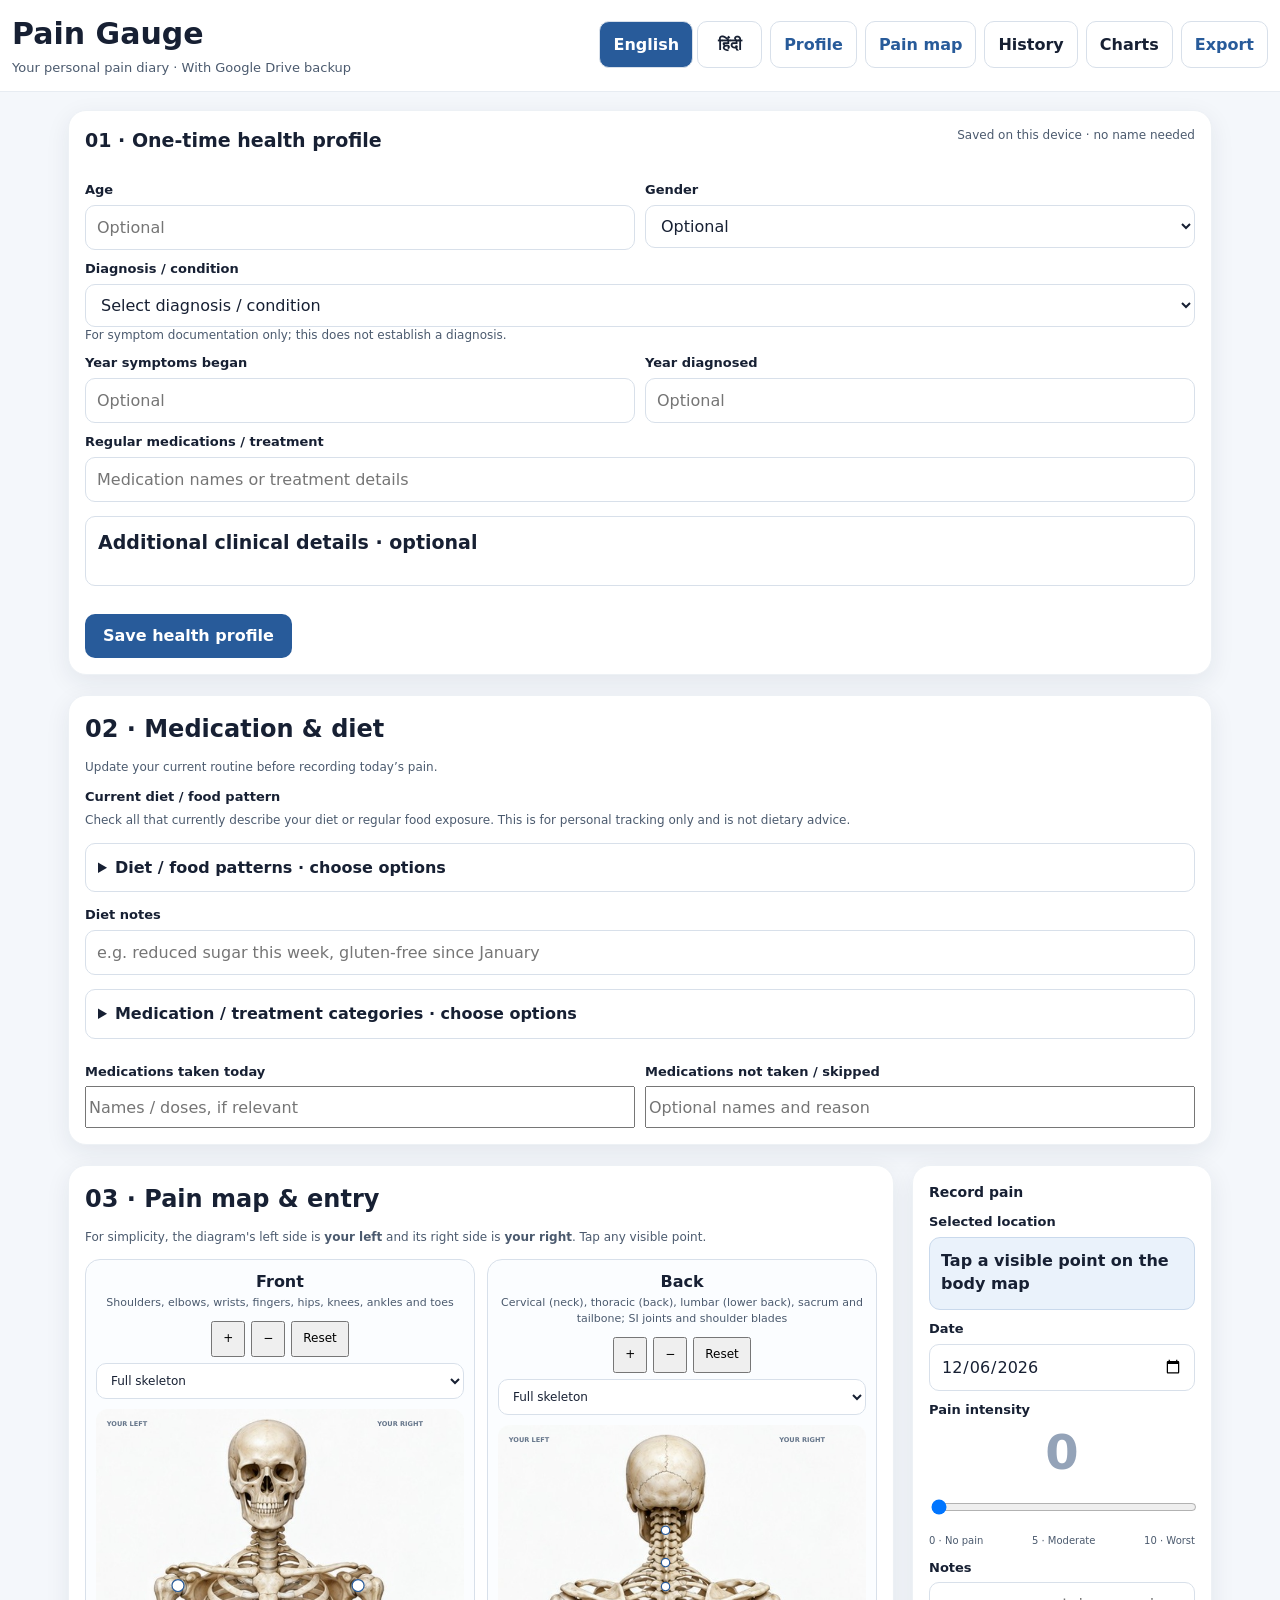
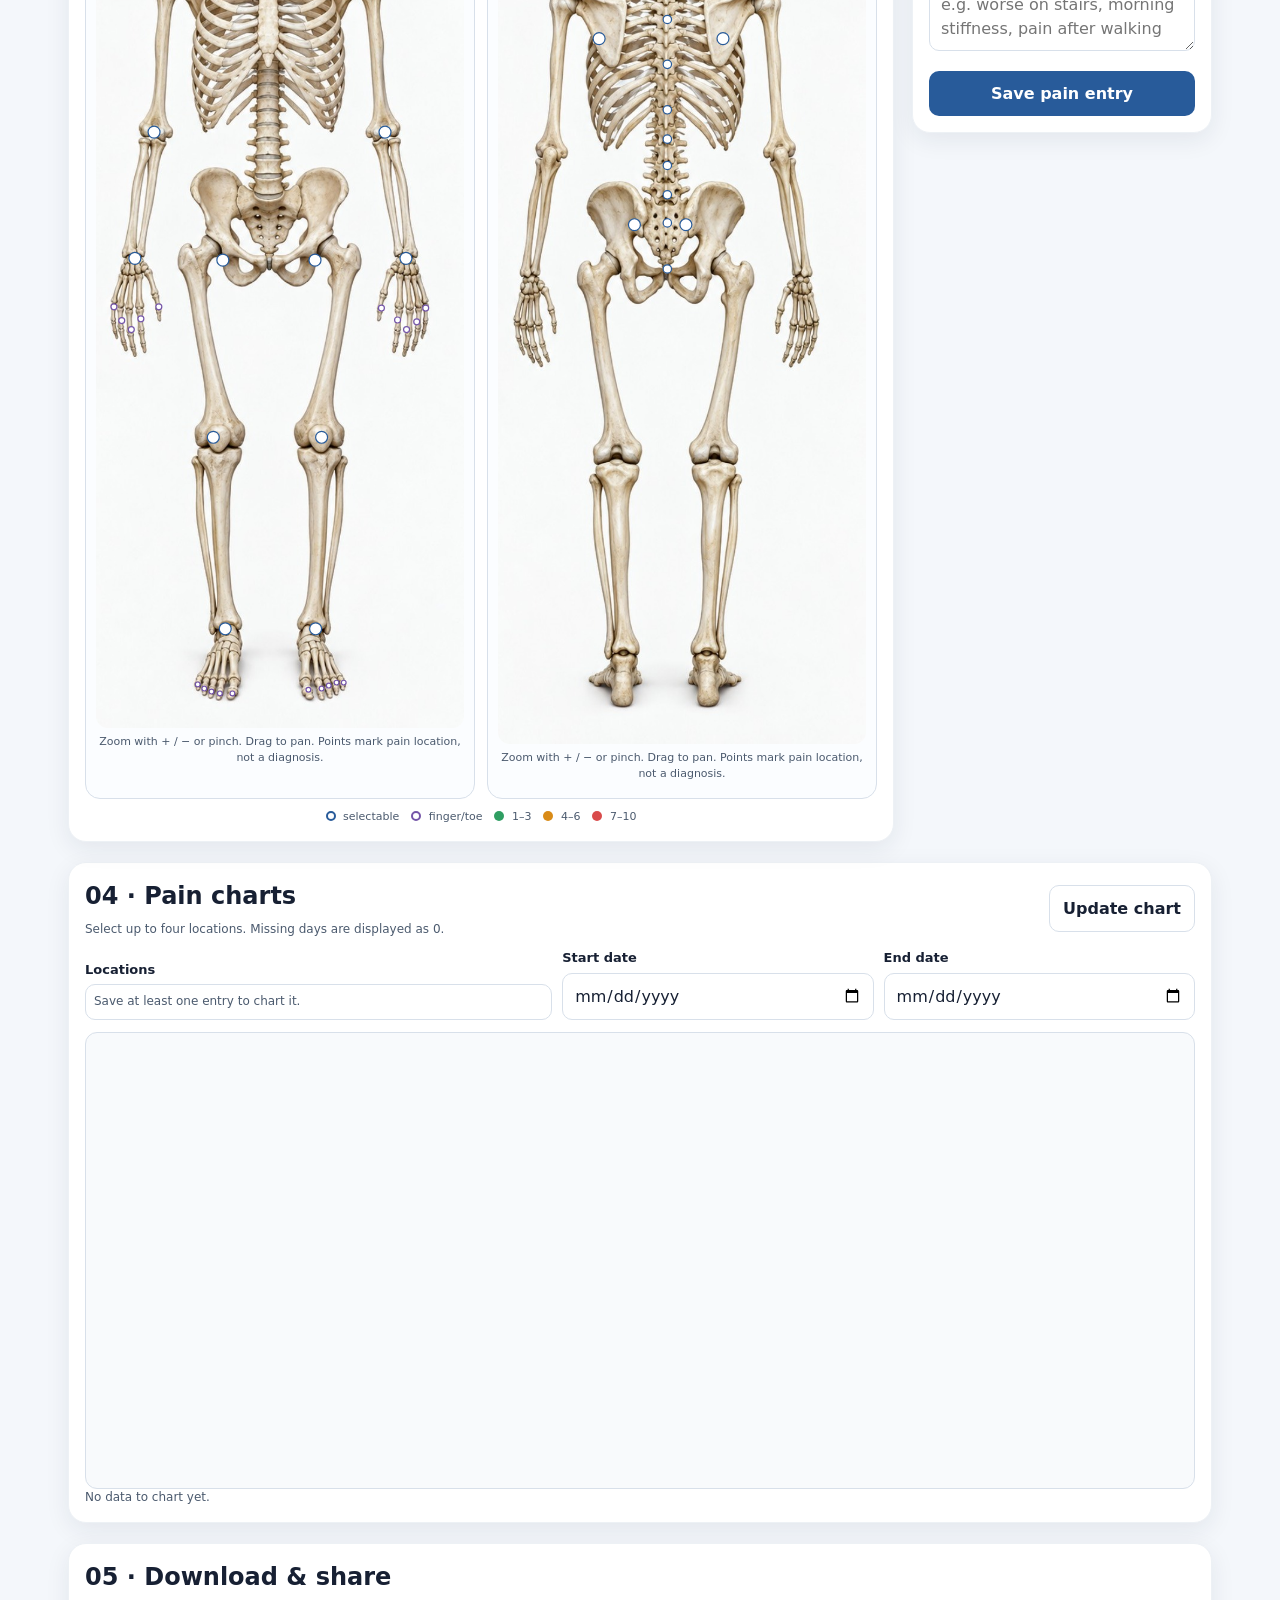
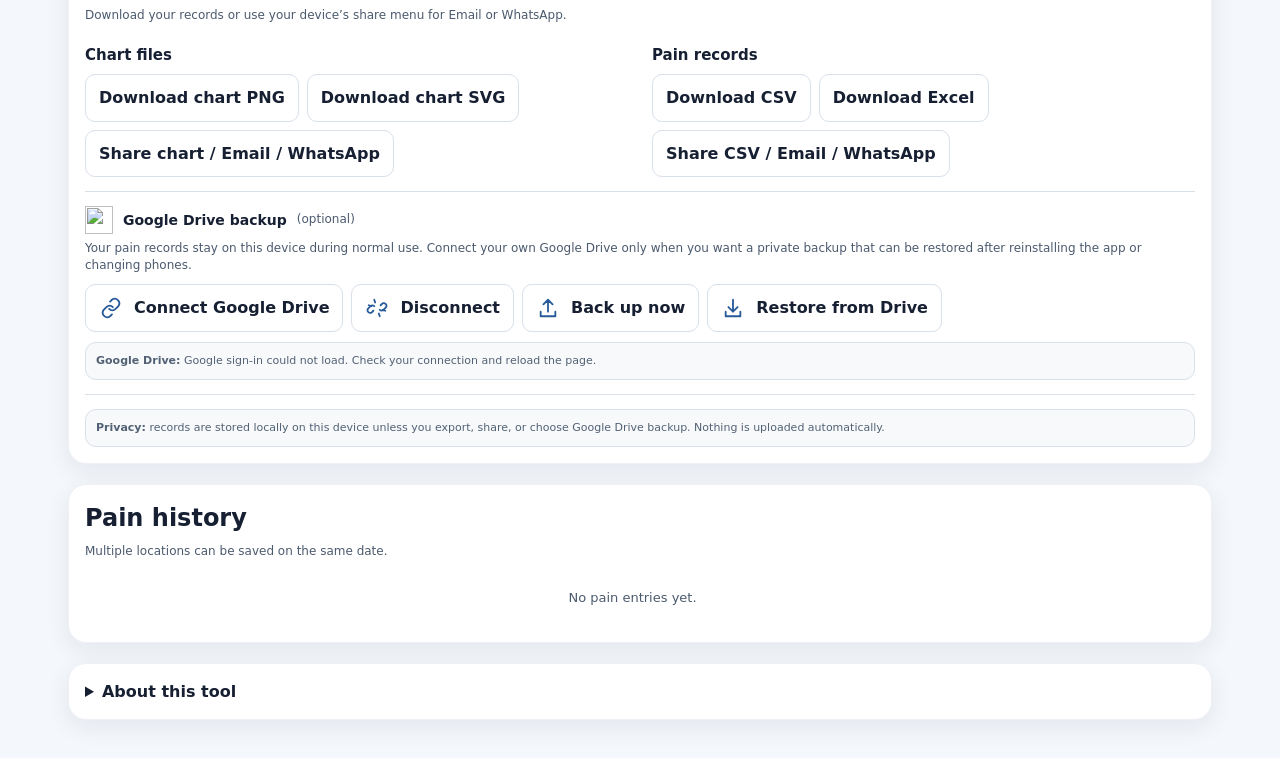
==== commit 7d329874: "Improve secondary text contrast and mobile readability" ====
--- a/index.html
+++ b/index.html
@@ -8,7 +8,7 @@
   --bg:#f4f7fb;
   --card:#fff;
   --ink:#172033;
-  --muted:#68758a;
+  --muted:#4b5a6e;
   --line:#d8e0ea;
   --blue:#285b9a;
   --blue2:#eaf2fb;
@@ -592,6 +592,10 @@
 #chartEntryDialog p{overflow-wrap:anywhere;margin:8px 0}
 #chartEntryDialog button{min-height:44px}
 
+
+/* Improve secondary-text readability without enlarging desktop layout. */
+.small,.meta,.figure-note,.skeleton-help,footer{font-weight:500}
+@media(max-width:600px){.small,.meta,.figure-note,.skeleton-help,footer{font-size:12px}}
 </style>
 <style>.wrap{max-width:1180px}.wrap>section,.wrap>details{margin-bottom:20px}.profile-card summary{display:flex;justify-content:space-between;gap:12px;flex-wrap:wrap;font-size:19px;font-weight:750;cursor:pointer}.profile-card[open] summary{margin-bottom:16px}.profile-card .section{margin:0;padding:0;border:0}.profile-card .primary{width:auto;padding:10px 18px}.layout{grid-template-columns:minmax(0,1fr) 300px;margin-bottom:20px}.pain-entry{position:sticky;top:115px}.step-link{text-decoration:none;color:var(--blue);display:inline-block}.body-grid{gap:12px}.body-svg{max-height:none}.export-groups{display:grid;grid-template-columns:1fr 1fr;gap:24px}.export-groups h3{font-size:15px;margin:8px 0}.check-grid{grid-template-columns:repeat(3,minmax(0,1fr))}.small{font-size:12px}input,select,textarea{min-height:42px}.section-head{gap:12px}section,details{scroll-margin-top:120px}.about a{color:var(--blue)}#profileSaved{align-self:center}@media(max-width:850px){.layout{grid-template-columns:1fr}.pain-entry{position:static}.check-grid{grid-template-columns:repeat(2,minmax(0,1fr))}.export-groups{grid-template-columns:1fr}}@media(max-width:500px){.body-grid{grid-template-columns:1fr 1fr}.figure{padding:4px}.figure-note{min-height:34px}.skeleton-controls{gap:4px}.skeleton-controls select{width:100%;min-width:0}.two{grid-template-columns:1fr}.check-grid{grid-template-columns:1fr}.head{gap:8px}.brand p{font-size:11px}.actions{gap:6px}}</style><style>.routine-options{margin:14px 0;border:1px solid var(--line);border-radius:10px;padding:12px}.routine-options>summary{cursor:pointer;font-weight:650}.routine-options[open]>summary{margin-bottom:12px}</style><style>
 /* Responsive desktop and app WebView sizing */
